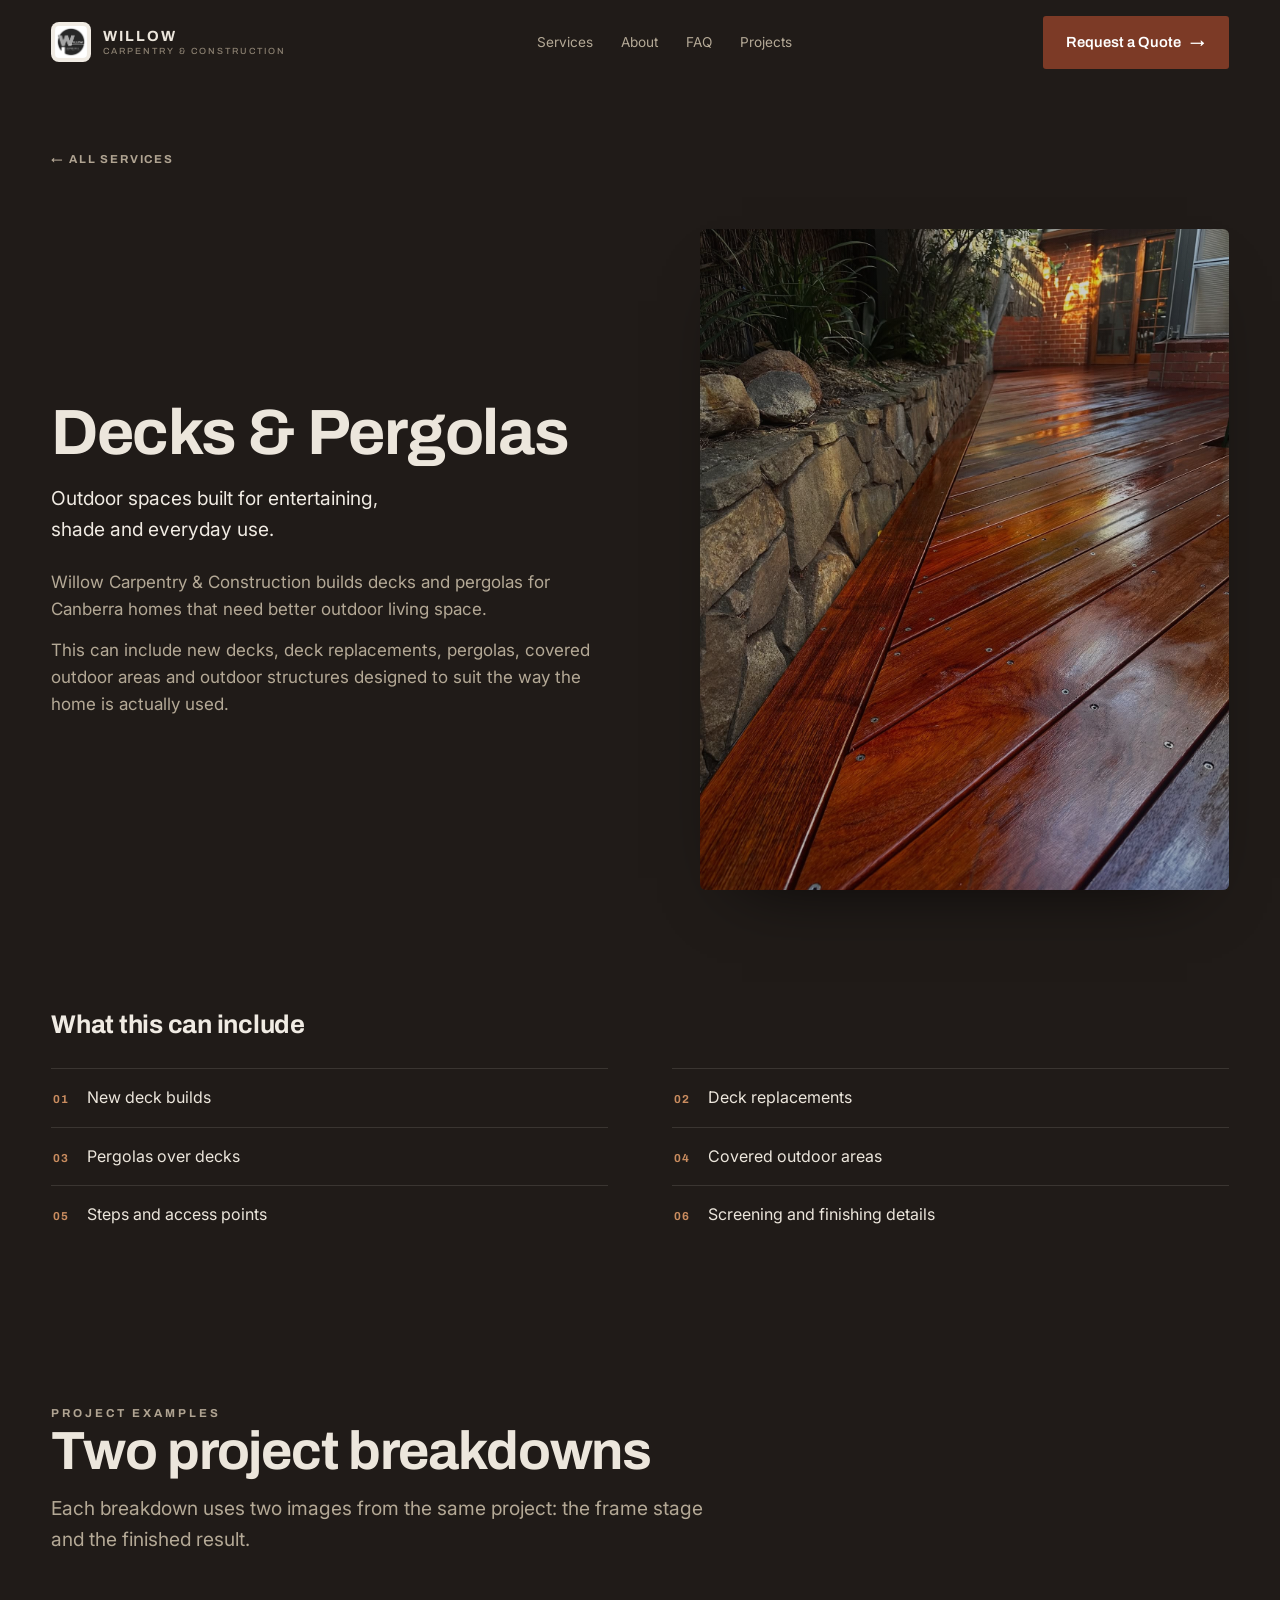
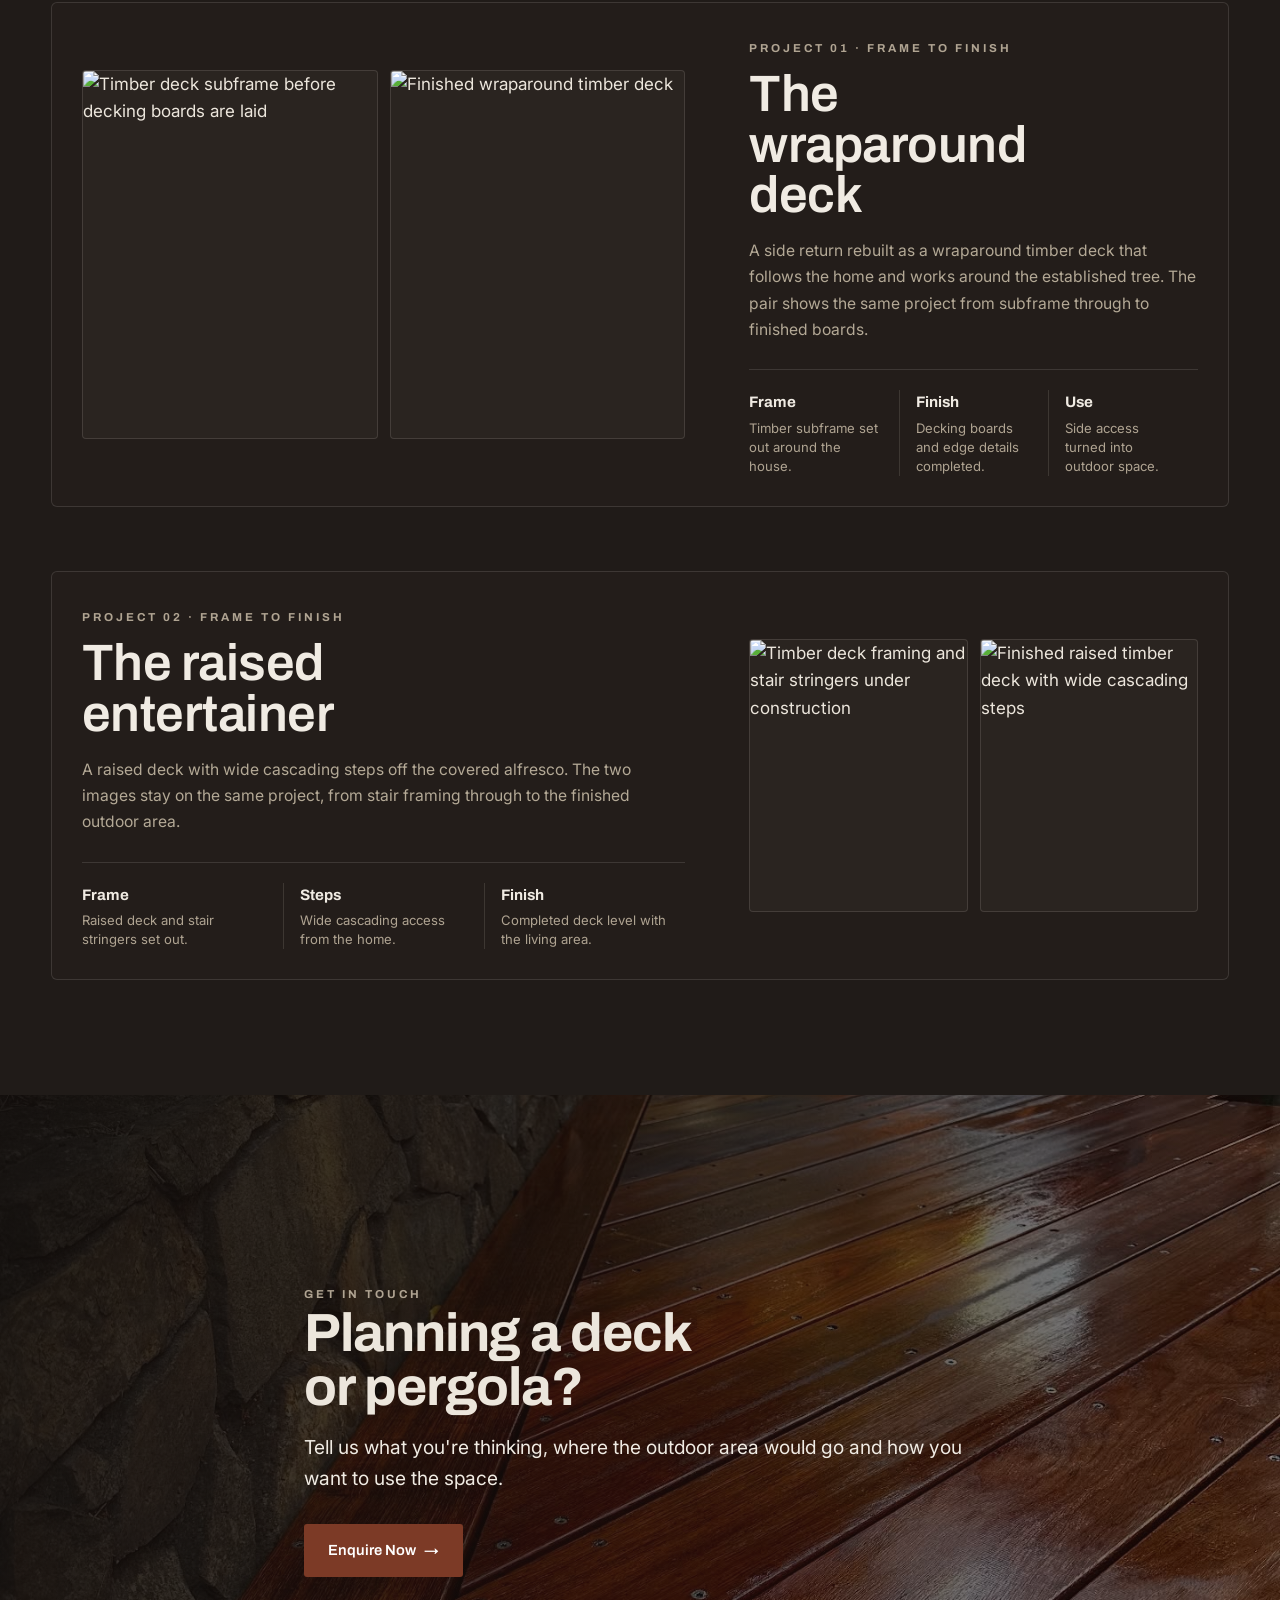
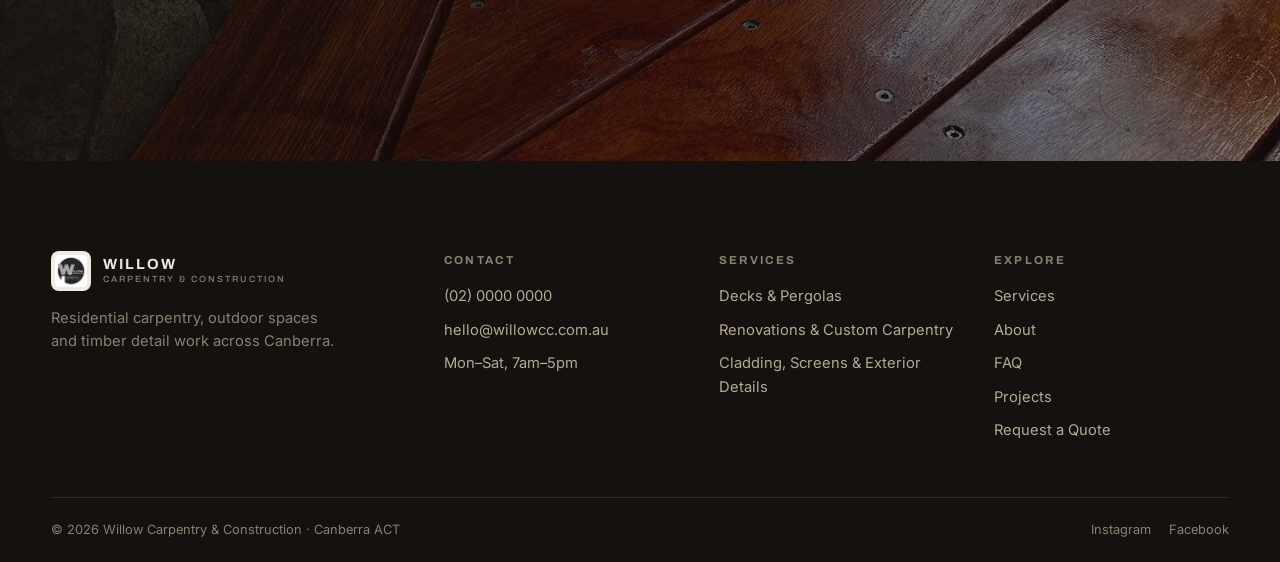
==== services/decks-pergolas.html @ f4766db3 "Use matched image pairs for deck project stories" ====
<!DOCTYPE html>
<html lang="en-AU">
<head>
  <meta charset="UTF-8" />
  <meta name="viewport" content="width=device-width, initial-scale=1.0" />
  <title>Decks &amp; Pergolas — Willow Carpentry &amp; Construction · Canberra</title>
  <meta name="description" content="Decks and pergolas for Canberra homes — new builds, replacements, covered outdoor areas, entertaining spaces, steps and finishing details." />
  <link rel="preconnect" href="https://fonts.googleapis.com" />
  <link rel="preconnect" href="https://fonts.gstatic.com" crossorigin />
  <link href="https://fonts.googleapis.com/css2?family=Archivo:wght@400;500;600;700;800&family=Inter:wght@400;500;600&display=swap" rel="stylesheet" />
  <link rel="stylesheet" href="/styles.css" />
  <link rel="stylesheet" href="/polish.css" />
  <link rel="stylesheet" href="/service-pages.css" />
  <script>
    document.documentElement.classList.add("js");
    window.addEventListener("load", function () {
      setTimeout(function () {
        if (!window.__willowRevealed) {
          document.querySelectorAll("[data-reveal]").forEach(function (el) { el.style.opacity = 1; el.style.transform = "none"; });
        }
      }, 1400);
    });
  </script>
</head>
<body id="top">

  <header class="nav" id="nav">
    <a class="brand" href="/" aria-label="Willow Carpentry & Construction home">
      <img src="/images/willow-logo.png" alt="Willow Carpentry & Construction logo" />
      <span class="bt">WILLOW<small>CARPENTRY &amp; CONSTRUCTION</small></span>
    </a>
    <nav class="nav-links">
      <a href="/#services">Services</a>
      <a href="/#about">About</a>
      <a href="/#faq">FAQ</a>
      <a href="/#gallery">Projects</a>
    </nav>
    <a href="/#quote" class="btn btn-primary nav-cta">Request a Quote <span class="arrow">→</span></a>
    <button class="nav-burger" id="burger" aria-label="Open menu"><span></span><span></span><span></span></button>
  </header>
  <div class="mobile-menu" id="mobileMenu">
    <a href="/#services">Services</a>
    <a href="/#about">About</a>
    <a href="/#faq">FAQ</a>
    <a href="/#gallery">Projects</a>
    <a href="/#quote" class="btn btn-primary">Request a Quote <span class="arrow">→</span></a>
  </div>

  <section class="section-pad sp-header">
    <div class="wrap">
      <a class="back-link" href="/#services">← All Services</a>
      <div class="sp-hero">
        <div class="sp-hero-copy" data-reveal>
          <h1 class="display">Decks &amp; Pergolas</h1>
          <p class="lede">Outdoor spaces built for entertaining, shade and everyday use.</p>
          <div class="sp-body">
            <p>Willow Carpentry &amp; Construction builds decks and pergolas for Canberra homes that need better outdoor living space.</p>
            <p>This can include new decks, deck replacements, pergolas, covered outdoor areas and outdoor structures designed to suit the way the home is actually used.</p>
          </div>
        </div>
        <div class="sp-hero-media" data-reveal>
          <img src="/images/willow/service-decking.jpg" alt="Finished timber deck beside a garden wall" loading="lazy" />
          <div class="sp-hero-scrim"></div>
        </div>
      </div>
    </div>
  </section>

  <section class="section-pad" style="padding-top: 0;">
    <div class="wrap">
      <h2 class="sp-incl-h">What this can include</h2>
      <ol class="incl-grid" data-reveal>
        <li><span class="incl-n">01</span><span>New deck builds</span></li>
        <li><span class="incl-n">02</span><span>Deck replacements</span></li>
        <li><span class="incl-n">03</span><span>Pergolas over decks</span></li>
        <li><span class="incl-n">04</span><span>Covered outdoor areas</span></li>
        <li><span class="incl-n">05</span><span>Steps and access points</span></li>
        <li><span class="incl-n">06</span><span>Screening and finishing details</span></li>
      </ol>
    </div>
  </section>

  <section class="section-pad sp-story-section" id="projects">
    <div class="wrap">
      <div class="sp-story-head" data-reveal>
        <span class="eyebrow">Project Examples</span>
        <h2 class="display sec-title">Two project breakdowns</h2>
        <p class="lede">Each breakdown uses two images from the same project: the frame stage and the finished result.</p>
      </div>

      <div class="sp-story-list">
        <article class="sp-story-card" data-reveal>
          <div class="sp-story-media grid-2">
            <img src="/images/project-1-before-frame.png" alt="Timber deck subframe before decking boards are laid" loading="lazy" />
            <img src="/images/project-1-after-finished.png" alt="Finished wraparound timber deck" loading="lazy" />
          </div>
          <div class="sp-story-copy">
            <span class="eyebrow">Project 01 · Frame to finish</span>
            <h3>The wraparound deck</h3>
            <p>A side return rebuilt as a wraparound timber deck that follows the home and works around the established tree. The pair shows the same project from subframe through to finished boards.</p>
            <div class="sp-story-points">
              <div><strong>Frame</strong><span>Timber subframe set out around the house.</span></div>
              <div><strong>Finish</strong><span>Decking boards and edge details completed.</span></div>
              <div><strong>Use</strong><span>Side access turned into outdoor space.</span></div>
            </div>
          </div>
        </article>

        <article class="sp-story-card alt" data-reveal>
          <div class="sp-story-media grid-2">
            <img src="/images/project-2-before-frame.png" alt="Timber deck framing and stair stringers under construction" loading="lazy" />
            <img src="/images/project-2-after-finished.png" alt="Finished raised timber deck with wide cascading steps" loading="lazy" />
          </div>
          <div class="sp-story-copy">
            <span class="eyebrow">Project 02 · Frame to finish</span>
            <h3>The raised entertainer</h3>
            <p>A raised deck with wide cascading steps off the covered alfresco. The two images stay on the same project, from stair framing through to the finished outdoor area.</p>
            <div class="sp-story-points">
              <div><strong>Frame</strong><span>Raised deck and stair stringers set out.</span></div>
              <div><strong>Steps</strong><span>Wide cascading access from the home.</span></div>
              <div><strong>Finish</strong><span>Completed deck level with the living area.</span></div>
            </div>
          </div>
        </article>
      </div>
    </div>
  </section>

  <section class="final">
    <div class="final-bg"><img src="/images/willow/service-decking.jpg" alt="Finished timber deck on a Canberra home" loading="lazy" /></div>
    <div class="final-scrim"></div>
    <div class="wrap final-inner">
      <span class="eyebrow" data-reveal>Get In Touch</span>
      <h2 class="display" data-reveal>Planning a deck or pergola?</h2>
      <p class="lede" data-reveal>Tell us what you're thinking, where the outdoor area would go and how you want to use the space.</p>
      <a href="/#quote" class="btn btn-primary" data-reveal>Enquire Now <span class="arrow">→</span></a>
    </div>
  </section>

  <footer class="footer">
    <div class="wrap">
      <div class="footer-grid">
        <div>
          <a class="brand" href="/">
            <img src="/images/willow-logo.png" alt="Willow Carpentry & Construction logo" />
            <span class="bt">WILLOW<small>CARPENTRY &amp; CONSTRUCTION</small></span>
          </a>
          <p class="footer-blurb">Residential carpentry, outdoor spaces and timber detail work across Canberra.</p>
        </div>
        <div>
          <h4>Contact</h4>
          <ul>
            <li><a href="tel:+61200000000">(02) 0000 0000</a></li>
            <li><a href="mailto:hello@willowcc.com.au">hello@willowcc.com.au</a></li>
            <li>Mon–Sat, 7am–5pm</li>
          </ul>
        </div>
        <div>
          <h4>Services</h4>
          <ul>
            <li><a href="/services/decks-pergolas.html">Decks &amp; Pergolas</a></li>
            <li><a href="/services/renovations-carpentry.html">Renovations &amp; Custom Carpentry</a></li>
            <li><a href="/services/exterior-carpentry.html">Cladding, Screens &amp; Exterior Details</a></li>
          </ul>
        </div>
        <div>
          <h4>Explore</h4>
          <ul>
            <li><a href="/#services">Services</a></li>
            <li><a href="/#about">About</a></li>
            <li><a href="/#faq">FAQ</a></li>
            <li><a href="/#gallery">Projects</a></li>
            <li><a href="/#quote">Request a Quote</a></li>
          </ul>
        </div>
      </div>
      <div class="footer-bottom">
        <span>© 2026 Willow Carpentry &amp; Construction · Canberra ACT</span>
        <div class="socials"><a href="https://www.instagram.com/willow_carpentry/" target="_blank" rel="noopener">Instagram</a><a href="https://www.facebook.com/profile.php?id=61577260306825" target="_blank" rel="noopener">Facebook</a></div>
      </div>
    </div>
  </footer>

  <script type="module" src="/app.js"></script>
</body>
</html>
---- styles.css ----
/* Willow Carpentry & Construction — premium Canberra portfolio
   Palette read from the project photos: warm charcoal, off-white, jarrah timber,
   muted sandstone, subtle sage greenery. Colour used sparingly; photography leads. */

:root {
  --charcoal:     #201B18;
  --charcoal-2:   #2A2420;
  --charcoal-3:   #352E29;
  --offwhite:     #F0EBE3;
  --offwhite-2:   #E7E0D4;
  --stone:        #C7BCA9;
  --stone-mute:   #B0A492;
  --stone-dim:    #8B8071;
  --jarrah:       #7C3A26;   /* deep brick-red timber — primary action (not orange) */
  --jarrah-deep:  #5E2C1D;
  --ember:        #C98C5F;    /* warm muted highlight for small accents */
  --sage:         #616B53;
  --text:         #ECE6DC;
  --text-mute:    #B4A996;
  --line:         rgba(236, 230, 220, 0.13);
  --line-dark:    rgba(32, 27, 24, 0.16);

  --ff-display: "Archivo", system-ui, sans-serif;
  --ff-body: "Inter", system-ui, sans-serif;

  --maxw: 1340px;
  --gutter: clamp(20px, 4vw, 60px);
}

* { box-sizing: border-box; margin: 0; padding: 0; }
html { scroll-behavior: smooth; -webkit-font-smoothing: antialiased; }
body { font-family: var(--ff-body); background: var(--charcoal); color: var(--text); line-height: 1.6; font-size: 17px; overflow-x: hidden; }
img { display: block; max-width: 100%; }
a { color: inherit; text-decoration: none; }
button { font-family: inherit; cursor: pointer; border: none; background: none; color: inherit; }

/* ---------- Type ---------- */
.display { font-family: var(--ff-display); font-weight: 700; letter-spacing: -0.02em; line-height: 1.0; text-wrap: balance; }
h1.display { font-size: clamp(2.5rem, 6vw, 5.2rem); }
h2.display { font-size: clamp(2rem, 4.2vw, 3.6rem); }
h3 { font-family: var(--ff-display); font-weight: 600; letter-spacing: -0.01em; }
.eyebrow { font-family: var(--ff-display); font-size: 0.72rem; font-weight: 700; letter-spacing: 0.26em; text-transform: uppercase; color: var(--stone-mute); }
.eyebrow .dot { color: var(--jarrah); }
.lede { font-size: clamp(1.04rem, 1.5vw, 1.26rem); color: var(--text-mute); max-width: 56ch; }

/* ---------- Layout ---------- */
.wrap { max-width: var(--maxw); margin: 0 auto; padding-inline: var(--gutter); }
section { position: relative; }
.section-pad { padding-block: clamp(74px, 9vw, 126px); }
.on-light { background: var(--offwhite); color: var(--charcoal); }
.on-light .eyebrow { color: var(--stone-dim); }
.on-light .eyebrow .dot { color: var(--jarrah); }
.on-light .lede { color: #5b534a; }

/* ---------- Buttons ---------- */
.btn { display: inline-flex; align-items: center; gap: 0.6em; font-family: var(--ff-display); font-weight: 600; font-size: 0.92rem; padding: 1em 1.6em; border-radius: 3px; transition: transform .35s cubic-bezier(.2,.7,.2,1), background .3s, border-color .3s, color .3s; }
.btn .arrow { transition: transform .35s cubic-bezier(.2,.7,.2,1); }
.btn:hover .arrow { transform: translateX(4px); }
.btn-primary { background: var(--jarrah); color: #fff; }
.btn-primary:hover { background: var(--jarrah-deep); transform: translateY(-2px); }
.btn-ghost { border: 1px solid var(--line); color: var(--text); }
.btn-ghost:hover { border-color: var(--text); transform: translateY(-2px); }
.on-light .btn-ghost { border-color: var(--line-dark); color: var(--charcoal); }
.on-light .btn-ghost:hover { border-color: var(--charcoal); }

/* ---------- Nav ---------- */
.nav { position: fixed; inset: 0 0 auto 0; z-index: 60; display: flex; align-items: center; justify-content: space-between; padding: 16px var(--gutter); transition: background .4s, backdrop-filter .4s, padding .4s, border-color .4s; border-bottom: 1px solid transparent; }
.nav.scrolled { background: rgba(24,20,17,.86); backdrop-filter: blur(12px); padding-block: 11px; border-bottom: 1px solid var(--line); }
.brand { display: flex; align-items: center; gap: 12px; }
.brand img { height: 40px; width: 40px; object-fit: contain; background: var(--offwhite); border-radius: 8px; padding: 4px; }
.brand .bt { font-family: var(--ff-display); font-weight: 700; letter-spacing: 0.14em; font-size: 0.92rem; line-height: 1; }
.brand .bt small { display: block; font-size: 0.56rem; font-weight: 500; letter-spacing: 0.22em; color: var(--stone-dim); margin-top: 3px; }
.nav-links { display: flex; gap: 28px; align-items: center; }
.nav-links a { font-size: 0.85rem; color: var(--text-mute); transition: color .25s; }
.nav-links a:hover { color: var(--text); }
.nav-burger { display: none; flex-direction: column; gap: 5px; padding: 6px; }
.nav-burger span { width: 24px; height: 2px; background: var(--text); transition: .3s; }
.mobile-menu { position: fixed; inset: 0; z-index: 55; background: rgba(20,16,14,.97); backdrop-filter: blur(8px); display: flex; flex-direction: column; justify-content: center; gap: 8px; padding: var(--gutter); transform: translateY(-100%); transition: transform .45s cubic-bezier(.2,.7,.2,1); }
.mobile-menu.open { transform: translateY(0); }
.mobile-menu a { font-family: var(--ff-display); font-size: 1.7rem; font-weight: 600; padding: 11px 0; border-bottom: 1px solid var(--line); }
.mobile-menu .btn { margin-top: 22px; align-self: flex-start; }

/* ---------- Hero ---------- */
.hero { min-height: 100svh; display: flex; align-items: flex-end; position: relative; overflow: hidden; }
.hero-bg { position: absolute; inset: 0; z-index: 0; }
.hero-bg img { position: absolute; inset: 0; width: 100%; height: 100%; object-fit: cover; object-position: center 60%; }
.hero-scrim { position: absolute; inset: 0; z-index: 1; background: linear-gradient(to top, rgba(18,14,12,.92) 0%, rgba(18,14,12,.4) 45%, rgba(18,14,12,.2) 72%, rgba(18,14,12,.5) 100%); }
.hero-inner { position: relative; z-index: 10; width: 100%; padding-top: clamp(96px, 14vh, 132px); padding-bottom: clamp(46px, 7vw, 92px); }
.hero h1 { max-width: 15ch; margin-top: 16px; }
.hero .lede { margin-top: 22px; color: var(--offwhite); }
.hero-actions { display: flex; gap: 14px; margin-top: 32px; flex-wrap: wrap; }
.hero-meta { display: flex; gap: 30px; margin-top: 44px; padding-top: 24px; border-top: 1px solid var(--line); flex-wrap: wrap; }
.hero-meta .n { font-family: var(--ff-display); font-weight: 700; font-size: 1.4rem; }
.hero-meta .l { font-size: 0.78rem; color: var(--stone-mute); }
.scroll-cue { position: absolute; right: var(--gutter); bottom: 32px; z-index: 2; font-size: 0.68rem; letter-spacing: 0.2em; text-transform: uppercase; color: var(--stone-dim); writing-mode: vertical-rl; display: flex; align-items: center; gap: 12px; }
.scroll-cue::after { content: ""; width: 1px; height: 44px; background: linear-gradient(var(--stone-dim), transparent); }

/* ---------- Section head ---------- */
.sec-head { display: flex; justify-content: space-between; align-items: flex-end; gap: 40px; flex-wrap: wrap; margin-bottom: 46px; }
.sec-head .sec-title { max-width: 20ch; margin-top: 14px; }

/* ---------- Story (before / after side by side) ---------- */
.story + .story { border-top: 1px solid var(--line); margin-top: clamp(2rem, 3.5vw, 3.5rem); padding-top: clamp(2rem, 3.5vw, 3.5rem); }
.on-light .story + .story { border-top: 1px solid var(--line-dark); }
.story-head { max-width: 760px; margin-bottom: clamp(1.5rem, 2.5vw, 2rem); }
.story-head h2 { margin: 10px 0 14px; }
.ba-pair { display: grid; grid-template-columns: 1fr 1fr; gap: 14px; }
.ba-card { position: relative; height: clamp(320px, 42vw, 520px); overflow: hidden; border-radius: 4px; box-shadow: 0 26px 60px -34px rgba(0,0,0,.7); }
.ba-card img { width: 100%; height: 100%; object-fit: cover; transition: transform 1s cubic-bezier(.2,.7,.2,1); }
.ba-card:hover img { transform: scale(1.04); }
.ba-badge { position: absolute; z-index: 2; top: 12px; left: 12px; font-family: var(--ff-display); font-size: 0.58rem; font-weight: 700; letter-spacing: 0.16em; text-transform: uppercase; padding: 5px 9px; background: rgba(18,14,12,.72); backdrop-filter: blur(4px); border-radius: 3px; color: var(--offwhite); }
.ba-badge.finished { color: var(--ember); }
.story-meta { display: flex; gap: 28px; margin-top: 26px; flex-wrap: wrap; }
.story-meta .k { font-family: var(--ff-display); font-weight: 700; font-size: 1.1rem; }
.story-meta .v { font-size: 0.8rem; color: var(--stone-dim); }
.on-light .story-meta .v { color: var(--stone-dim); }
/* Frame-to-Finish: compact module rhythm (tighter padding + controlled heading scale) */
#transformation { padding-block: clamp(4rem, 7vw, 7rem); }
#transformation .sec-head { margin-bottom: clamp(1.75rem, 3vw, 2.5rem); }
#transformation .sec-head .sec-title { font-size: clamp(2.4rem, 4.4vw, 3.5rem); }
#transformation .story-head h2 { font-size: clamp(2rem, 3.4vw, 2.8rem); }

/* ---------- Services: full-height image panel navigation (adapted 21st.dev "Expanding Cards") ---------- */
.svc-section .sec-head { margin-bottom: 0; }
/* three full-bleed panels with interlocking ~8deg diagonal cuts (clip-path),
   separated by a dark angled gutter that follows the same angle. The gutter is
   the section background showing through where adjacent panels are clipped. */
.svc-panels { --cut: clamp(54px, 6vw, 90px); --gutter: 16px; display: flex;
  width: min(100% - 48px, 1680px); margin: clamp(40px, 5vw, 64px) auto 0; padding: var(--gutter); background: var(--charcoal); }
.svc-panel { position: relative; display: block; flex: 0 0 calc((100% + 2 * var(--cut)) / 3); height: clamp(520px, 68vh, 760px); overflow: hidden; background: var(--charcoal-2); box-shadow: inset 0 0 52px rgba(0, 0, 0, 0.42); }
.svc-panel:nth-child(2), .svc-panel:nth-child(3) { margin-left: calc(-1 * var(--cut)); }
.svc-panel:nth-child(1) { clip-path: polygon(0 0, calc(100% - var(--gutter)) 0, calc(100% - var(--cut) - var(--gutter)) 100%, 0 100%); }
.svc-panel:nth-child(2) { clip-path: polygon(var(--cut) 0, calc(100% - var(--gutter)) 0, calc(100% - var(--cut) - var(--gutter)) 100%, 0 100%); }
.svc-panel:nth-child(3) { clip-path: polygon(var(--cut) 0, 100% 0, 100% 100%, 0 100%); }
.svc-panel img { position: absolute; inset: 0; width: 100%; height: 100%; object-fit: cover; object-position: center;
  filter: brightness(0.82) saturate(0.96); transition: transform 1.1s cubic-bezier(.2,.7,.2,1), filter .6s ease; }
.svc-panel:hover img, .svc-panel:focus-visible img { transform: scale(1.05); filter: brightness(1) saturate(1.05); }
/* middle panel (bathroom): focus the crop on the vanity / timber benchtop / mirror / window
   and keep the brighter photo from washing out under a lighter overlay */
.svc-panel:nth-child(2) img { object-position: 55% 32%; filter: brightness(0.9) saturate(0.98); }
.svc-panel:nth-child(2):hover img { filter: brightness(1.02) saturate(1.02); }
.svc-panel-scrim { position: absolute; inset: 0; z-index: 1; transition: background .5s ease;
  background: linear-gradient(to top, rgba(18,14,12,.92) 0%, rgba(18,14,12,.45) 42%, rgba(18,14,12,.12) 78%, rgba(18,14,12,.3) 100%); }
.svc-panel:nth-child(2) .svc-panel-scrim {
  background: linear-gradient(to top, rgba(18,14,12,.88) 0%, rgba(18,14,12,.34) 42%, rgba(18,14,12,.06) 74%, rgba(18,14,12,.14) 100%); }
.svc-panel:hover .svc-panel-scrim { background: linear-gradient(to top, rgba(18,14,12,.9) 0%, rgba(18,14,12,.34) 45%, rgba(18,14,12,.05) 82%, rgba(18,14,12,.2) 100%); }
/* shared text grid: text block bottom-anchored at one offset on every panel, with
   2-line title space reserved so titles, descriptions and links line up across all three */
.svc-panel-body { position: absolute; z-index: 2; left: 0; right: 0; top: auto; bottom: clamp(2rem, 5vw, 5rem);
  padding-left: clamp(26px, 2.4vw, 40px); padding-right: clamp(26px, 2.4vw, 40px); }
/* keep text clear of the diagonal cut on the cut side(s) */
.svc-panel:nth-child(1) .svc-panel-body, .svc-panel:nth-child(2) .svc-panel-body { padding-right: calc(var(--cut) + var(--gutter) + clamp(14px, 1.6vw, 26px)); }
.svc-panel:nth-child(3) .svc-panel-body { padding-left: calc(var(--gutter) + clamp(22px, 2.2vw, 38px)); }
.svc-panel-body h3 { display: flex; align-items: flex-end; min-height: 2.12em; margin: 0 0 1rem; max-width: clamp(16rem, 24vw, 22rem);
  font-family: var(--ff-display); font-weight: 700; letter-spacing: -0.01em; font-size: clamp(1.7rem, 2.2vw, 2.4rem); line-height: 1.06; color: var(--offwhite); }
.svc-panel-body p { margin: 0 0 1.5rem; max-width: clamp(16rem, 24vw, 22rem); color: var(--stone); font-size: 0.96rem; line-height: 1.5; opacity: .92; transform: translateY(4px); transition: opacity .45s ease, transform .45s ease; }
.svc-panel:hover .svc-panel-body p { opacity: 1; transform: none; }
.svc-panel-link { display: inline-flex; align-items: center; gap: 0.6em; margin-top: 0; font-family: var(--ff-display); font-size: 0.72rem; font-weight: 700; letter-spacing: 0.18em; text-transform: uppercase; color: var(--ember); }
.svc-panel-link .arrow { transition: transform .35s cubic-bezier(.2,.7,.2,1); }
.svc-panel:hover .svc-panel-link .arrow { transform: translateX(5px); }

/* ---------- Project gallery (masonry) ---------- */
.gallery { display: flex; flex-wrap: wrap; gap: 16px; justify-content: center; }
.gallery .g-item { position: relative; flex: 0 0 calc((100% - 32px) / 3); aspect-ratio: 4 / 5; overflow: hidden; border-radius: 4px; cursor: zoom-in; }
.gallery .g-item img { width: 100%; height: 100%; object-fit: cover; display: block; transition: transform 1s cubic-bezier(.2,.7,.2,1), filter .4s; }
.gallery .g-item:hover img { transform: scale(1.04); filter: brightness(1.05); }
.gallery .g-cap { position: absolute; z-index: 2; left: 14px; bottom: 12px; font-family: var(--ff-display); font-size: 0.62rem; font-weight: 700; letter-spacing: 0.14em; text-transform: uppercase; color: var(--offwhite); background: rgba(18,14,12,.6); backdrop-filter: blur(4px); padding: 5px 10px; border-radius: 3px; opacity: 0; transition: opacity .3s; }
.gallery .g-item:hover .g-cap { opacity: 1; }
.gallery .g-item.g-ph { display: flex; align-items: center; justify-content: center; text-align: center; cursor: default;
  aspect-ratio: 4 / 5; background: linear-gradient(155deg, var(--charcoal-3), var(--charcoal-2)); border: 1px dashed var(--line); }
.gallery .g-item.g-ph span { font-family: var(--ff-display); font-size: 0.68rem; font-weight: 700; letter-spacing: 0.16em; text-transform: uppercase; color: var(--stone-dim); line-height: 1.7; }

/* lightbox */
.lightbox { position: fixed; inset: 0; z-index: 120; display: none; align-items: center; justify-content: center; background: rgba(14,11,9,.93); backdrop-filter: blur(10px); padding: 4vh 4vw; }
.lightbox.open { display: flex; }
.lightbox img { max-width: 92vw; max-height: 90vh; object-fit: contain; border-radius: 4px; }
.lightbox .lb-close { position: absolute; top: 22px; right: 26px; font-size: 2rem; color: var(--stone); line-height: 1; }



/* ---------- Final CTA ---------- */
.final { position: relative; min-height: 74svh; display: flex; align-items: center; overflow: hidden; }
.final-bg { position: absolute; inset: 0; z-index: 0; }
.final-bg img { width: 100%; height: 100%; object-fit: cover; object-position: center 55%; }
.final-scrim { position: absolute; inset: 0; z-index: 1; background: linear-gradient(110deg, rgba(18,14,12,.92) 0%, rgba(18,14,12,.6) 58%, rgba(18,14,12,.35) 100%); }
.final-inner { position: relative; z-index: 2; }
.final h2 { max-width: 16ch; }
.final .lede { color: var(--offwhite); margin-top: 18px; }
.final .btn { margin-top: 30px; }

/* ---------- Footer ---------- */
.footer { background: #15110E; padding-top: clamp(62px, 7vw, 94px); }
.footer-grid { display: grid; grid-template-columns: 1.5fr 1fr 1fr 1fr; gap: 40px; padding-bottom: 54px; }
.footer .brand { margin-bottom: 16px; }
.footer-blurb { color: var(--stone-dim); font-size: 0.92rem; max-width: 32ch; }
.footer h4 { font-family: var(--ff-display); font-size: 0.72rem; letter-spacing: 0.2em; text-transform: uppercase; color: var(--stone-dim); margin-bottom: 16px; }
.footer ul { list-style: none; display: flex; flex-direction: column; gap: 10px; }
.footer ul a, .footer ul li { color: var(--text-mute); font-size: 0.92rem; transition: color .25s; }
.footer ul a:hover { color: var(--ember); }
.footer-bottom { border-top: 1px solid var(--line); padding: 22px 0; display: flex; justify-content: space-between; gap: 14px; flex-wrap: wrap; color: var(--stone-dim); font-size: 0.8rem; }
.footer-bottom .socials { display: flex; gap: 18px; }
.footer-bottom .socials a:hover { color: var(--ember); }

/* ---------- Builderino polish: signature seam, spec sheet, a11y ---------- */

/* gallery items are real buttons now — reset and keep masonry behaviour */
.gallery .g-item { display: block; width: 100%; padding: 0; text-align: left; background: none; border: none; font: inherit; color: inherit; }

/* before → after seam: the signature element of the transformation */
.ba-pair { position: relative; }
.ba-seam { position: absolute; z-index: 3; left: 50%; top: 50%; transform: translate(-50%, -50%);
  display: flex; align-items: center; gap: 9px; padding: 8px 14px;
  background: rgba(18,14,12,.86); backdrop-filter: blur(6px);
  border: 1px solid rgba(201,140,95,.4); border-radius: 100px;
  font-family: var(--ff-display); font-size: 0.6rem; font-weight: 700; letter-spacing: 0.16em; text-transform: uppercase; color: var(--offwhite);
  box-shadow: 0 14px 34px -18px rgba(0,0,0,.8); white-space: nowrap; }
.ba-seam i { color: var(--ember); font-style: normal; font-size: 0.95rem; line-height: 1; transform: translateY(-1px); }

/* spec-sheet treatment under each story — encodes real build info */
.story-meta.spec { gap: 0; border-top: 1px solid var(--line); margin-top: 28px; padding-top: 0; }
.on-light .story-meta.spec { border-top: 1px solid var(--line-dark); }
.story-meta.spec > div { flex: 1; min-width: 140px; padding: 18px 22px 0 0; }
.story-meta.spec > div + div { border-left: 1px solid var(--line); padding-left: 22px; }
.on-light .story-meta.spec > div + div { border-left: 1px solid var(--line-dark); }
.story-meta.spec .k { font-size: 1.05rem; }
.story-meta.spec .v { font-family: var(--ff-display); font-size: 0.6rem; font-weight: 700; letter-spacing: 0.16em; text-transform: uppercase; color: var(--stone-mute); margin-top: 5px; }
.on-light .story-meta.spec .v { color: var(--stone-dim); }

/* ---------- Keyboard focus (visible, on-brand) ---------- */
:focus-visible { outline: 2px solid var(--ember); outline-offset: 3px; border-radius: 2px; }
.g-item:focus-visible { outline-offset: -3px; }

/* ---------- Reduced motion ---------- */
@media (prefers-reduced-motion: reduce) {
  * { animation-duration: 0.001ms !important; animation-iteration-count: 1 !important; transition-duration: 0.001ms !important; scroll-behavior: auto !important; }
  .hero-bg img { transform: none !important; }
  .js [data-reveal] { opacity: 1 !important; transform: none !important; }
}

/* ---------- Reveal base (class-driven, fail-safe in <head> + app.js) ---------- */
.js [data-reveal] { opacity: 0; transform: translateY(22px); will-change: opacity, transform;
  transition: opacity .7s cubic-bezier(.2,.7,.2,1), transform .7s cubic-bezier(.2,.7,.2,1); }
.js [data-reveal].is-in { opacity: 1; transform: none; }

/* ========== Service detail pages ========== */
.sp-header { padding-top: clamp(112px, 16vh, 152px); }
.back-link { display: inline-flex; align-items: center; gap: 0.5em; font-family: var(--ff-display); font-size: 0.72rem; font-weight: 700; letter-spacing: 0.16em; text-transform: uppercase; color: var(--stone-mute); transition: color .25s; }
.back-link:hover { color: var(--ember); }
.sp-header .back-link { margin-bottom: 22px; }
/* split hero: copy left, large service image right (connects to the homepage panel) */
.sp-hero { display: grid; grid-template-columns: 1.05fr 0.95fr; gap: clamp(34px, 5vw, 76px); align-items: center; margin-top: clamp(26px, 3vw, 40px); }
.sp-hero-copy h1 { font-size: clamp(2.4rem, 5vw, 4rem); margin: 0; line-height: 1.02; }
.sp-hero-copy .lede { margin-top: 18px; color: var(--offwhite); max-width: 32ch; }
.sp-hero-copy .sp-body { margin-top: 24px; }
.sp-hero-copy .sp-body p { color: var(--text-mute); max-width: 52ch; }
.sp-hero-copy .sp-body p + p { margin-top: 14px; }
.sp-hero-media { position: relative; aspect-ratio: 4 / 5; border-radius: 6px; overflow: hidden; box-shadow: 0 30px 70px -42px rgba(0,0,0,.85); }
.sp-hero-media img { width: 100%; height: 100%; object-fit: cover; }
.sp-hero-media .sp-hero-scrim { position: absolute; inset: 0; background: linear-gradient(120deg, rgba(18,14,12,.34) 0%, rgba(18,14,12,.04) 45%, rgba(18,14,12,.2) 100%); }
/* designed "what this can include": numbered rows, two columns, thin dividers */
.sp-incl-h { font-family: var(--ff-display); font-weight: 700; font-size: clamp(1.2rem, 2vw, 1.65rem); color: var(--offwhite); letter-spacing: -0.01em; }
.incl-grid { list-style: none; display: grid; grid-template-columns: 1fr 1fr; gap: 0 clamp(36px, 5vw, 80px); margin-top: 22px; }
.incl-grid li { display: flex; align-items: baseline; gap: 16px; padding: 16px 2px; border-top: 1px solid var(--line); color: var(--text); font-size: 1rem; }
.incl-grid .incl-n { font-family: var(--ff-display); font-weight: 700; font-size: 0.72rem; letter-spacing: 0.12em; color: var(--ember); min-width: 1.6em; }
.sp-grid { display: grid; grid-template-columns: repeat(3, 1fr); gap: 14px; margin-top: 40px; }
.sp-tile { position: relative; aspect-ratio: 4 / 3; overflow: hidden; border-radius: 4px; display: block; background: var(--charcoal-2); }
.sp-tile img { position: absolute; inset: 0; width: 100%; height: 100%; object-fit: cover; filter: brightness(0.9); transition: transform .9s cubic-bezier(.2,.7,.2,1), filter .5s; }
.sp-tile:hover img { transform: scale(1.05); filter: brightness(1.03); }
.sp-tile .sp-scrim { position: absolute; inset: 0; z-index: 1; background: linear-gradient(to top, rgba(18,14,12,.85), transparent 58%); }
.sp-tile .sp-label { position: absolute; z-index: 2; left: 0; bottom: 0; padding: 18px 20px; font-family: var(--ff-display); font-weight: 600; font-size: 1rem; color: var(--offwhite); }
.sp-tile.ph { display: flex; align-items: center; justify-content: center; text-align: center; padding: 20px; background: linear-gradient(155deg, var(--charcoal-3), var(--charcoal-2)); border: 1px dashed var(--line); }
.sp-tile.ph .sp-label { position: static; padding: 0; color: var(--stone-mute); }
.sp-tile.ph small { display: block; margin-top: 9px; font-family: var(--ff-body); font-weight: 400; font-size: 0.62rem; letter-spacing: 0.18em; text-transform: uppercase; color: var(--stone-dim); }

/* ---------- Responsive ---------- */
@media (max-width: 1000px) {
  .nav-links, .nav .nav-cta { display: none; }
  .nav-burger { display: flex; }
  .svc-panels { flex-direction: column; gap: 14px; }           /* stack panels as large image-led panels */
  .svc-panel { flex-basis: auto; width: 100%; margin-left: 0; clip-path: none; height: clamp(360px, 56vh, 540px); }
  /* no diagonal on mobile: uniform padding, natural title height, simple spacing */
  .svc-panel:nth-child(1) .svc-panel-body, .svc-panel:nth-child(2) .svc-panel-body, .svc-panel:nth-child(3) .svc-panel-body { padding-left: clamp(26px, 6vw, 40px); padding-right: clamp(26px, 6vw, 40px); }
  .svc-panel-body h3 { display: block; min-height: 0; }
  .gallery .g-item { flex-basis: calc((100% - 16px) / 2); }   /* 2 per row on tablet */
  .sp-hero { grid-template-columns: 1fr; gap: clamp(26px, 5vw, 40px); }   /* stack copy + image */
  .sp-hero-media { aspect-ratio: 16 / 11; }                   /* shorter image band when stacked */
  .incl-grid { grid-template-columns: 1fr; }                  /* single column inclusions */
  .sp-grid { grid-template-columns: repeat(2, 1fr); }
}
@media (max-width: 640px) {
  body { font-size: 16px; }
  .ba-pair { grid-template-columns: 1fr; }   /* before/after stacks on mobile */
  .ba-seam i { transform: rotate(90deg); }   /* arrow points down when stacked */
  .story-meta.spec { flex-wrap: wrap; }
  .story-meta.spec > div + div { border-left: none; padding-left: 0; }
  .gallery .g-item { flex-basis: 100%; }                      /* 1 per row on mobile */
  .sp-grid { grid-template-columns: 1fr; }                    /* stack project tiles */
  .footer-grid { grid-template-columns: 1fr 1fr; }
  .scroll-cue { display: none; }
}
---- polish.css ----
/* Willow polish overrides — stacked services, about, FAQ, gallery, quote */

/* Image labels removed visually. The photos should stand on their own. */
.sp-label,
.g-cap {
  display: none !important;
}

.sp-grid.is-compact {
  grid-template-columns: repeat(auto-fit, minmax(min(280px, 100%), 1fr));
}

.sp-grid.is-compact .sp-tile {
  min-height: clamp(220px, 24vw, 340px);
}

/* Stacked homepage services */
.svc-stack {
  display: grid;
  gap: clamp(26px, 4vw, 52px);
}

.svc-row {
  display: grid;
  grid-template-columns: minmax(280px, 0.92fr) minmax(0, 1fr);
  gap: clamp(28px, 5vw, 74px);
  align-items: center;
  padding: clamp(18px, 2.2vw, 30px);
  border: 1px solid var(--line);
  background: rgba(42, 36, 32, 0.34);
  border-radius: 6px;
}

.svc-row.alt .svc-row-media {
  order: 2;
}

.svc-row-media {
  position: relative;
  display: block;
  aspect-ratio: 16 / 11;
  overflow: hidden;
  border-radius: 4px;
  background: var(--charcoal-2);
}

.svc-row-media img {
  width: 100%;
  height: 100%;
  object-fit: cover;
  filter: brightness(0.92) saturate(0.98);
  transition: transform 0.9s cubic-bezier(.2,.7,.2,1), filter .4s;
}

.svc-row-media:hover img {
  transform: scale(1.035);
  filter: brightness(1.02) saturate(1.02);
}

.svc-row-copy h3 {
  margin-top: 12px;
  font-size: clamp(2rem, 4vw, 3.1rem);
  line-height: 1.02;
}

.svc-row-copy p {
  margin-top: 18px;
  max-width: 58ch;
  color: var(--text-mute);
  font-size: clamp(1rem, 1.25vw, 1.12rem);
}

.svc-row-copy ul {
  list-style: none;
  display: grid;
  grid-template-columns: repeat(2, minmax(0, 1fr));
  gap: 10px 22px;
  margin-top: 24px;
  padding-top: 22px;
  border-top: 1px solid var(--line);
}

.svc-row-copy li {
  color: var(--stone);
  font-size: 0.92rem;
}

.svc-row-copy li::before {
  content: "";
  display: inline-block;
  width: 6px;
  height: 6px;
  margin-right: 10px;
  transform: translateY(-1px);
  border-radius: 50%;
  background: var(--ember);
}

.svc-text-link {
  display: inline-flex;
  align-items: center;
  gap: 0.6em;
  margin-top: 26px;
  font-family: var(--ff-display);
  font-size: 0.72rem;
  font-weight: 700;
  letter-spacing: 0.18em;
  text-transform: uppercase;
  color: var(--ember);
}

.svc-text-link .arrow {
  transition: transform .35s cubic-bezier(.2,.7,.2,1);
}

.svc-text-link:hover .arrow {
  transform: translateX(5px);
}

/* About section — premium editorial spread: full-width header, feature
   portrait, calm copy, thin-ruled values (no boxed cards). */
.about-section {
  background: #15110E;
  border-top: 1px solid var(--line);
  border-bottom: 1px solid var(--line);
}

.about-head {
  max-width: 60ch;
  margin-bottom: clamp(34px, 4.5vw, 58px);
  padding-bottom: clamp(26px, 3.5vw, 42px);
  border-bottom: 1px solid var(--line);
}

.about-title {
  margin-top: 16px;
  font-size: clamp(2.2rem, 4.2vw, 3.5rem);
  line-height: 1.04;
  max-width: 20ch;
}

.about-body {
  display: grid;
  grid-template-columns: 0.85fr 1.15fr;
  gap: clamp(40px, 6vw, 92px);
  align-items: start;
}

.about-portrait {
  max-width: 400px;
}

.about-portrait img {
  display: block;
  width: 100%;
  aspect-ratio: 4 / 5;
  object-fit: cover;
  object-position: center 22%;
  border: 1px solid var(--line);
  border-radius: 5px;
  box-shadow: 0 42px 80px -52px rgba(0, 0, 0, 0.92);
}

.about-portrait figcaption {
  position: relative;
  margin-top: 16px;
  padding-left: 16px;
  font-family: var(--ff-display);
  font-size: 0.7rem;
  font-weight: 700;
  letter-spacing: 0.18em;
  text-transform: uppercase;
  color: var(--stone-dim);
}

.about-portrait figcaption::before {
  content: "";
  position: absolute;
  left: 0;
  top: 0.05em;
  width: 5px;
  height: 0.9em;
  background: var(--jarrah);
}

.about-copy {
  padding-top: clamp(2px, 0.8vw, 10px);
}

.about-copy p {
  color: var(--text-mute);
  font-size: clamp(1.04rem, 1.25vw, 1.18rem);
  line-height: 1.66;
  max-width: 52ch;
}

.about-copy p + p {
  margin-top: 18px;
}

.about-values {
  list-style: none;
  margin-top: clamp(32px, 4vw, 52px);
}

.about-values li {
  display: grid;
  grid-template-columns: minmax(0, 8rem) 1fr;
  gap: clamp(20px, 3vw, 44px);
  align-items: baseline;
  padding: clamp(15px, 1.5vw, 20px) 0;
  border-top: 1px solid var(--line);
}

.about-values li:last-child {
  border-bottom: 1px solid var(--line);
}

.about-values .k {
  font-family: var(--ff-display);
  font-weight: 700;
  font-size: 1rem;
  letter-spacing: 0.01em;
  color: var(--offwhite);
}

.about-values .v {
  color: var(--text-mute);
  font-size: 0.98rem;
  line-height: 1.5;
}

/* FAQ section */
.faq-grid {
  display: grid;
  grid-template-columns: repeat(2, minmax(0, 1fr));
  gap: 14px;
}

.faq-grid details {
  border: 1px solid var(--line);
  border-radius: 5px;
  background: rgba(42, 36, 32, 0.42);
  padding: 18px 20px;
}

.faq-grid summary {
  cursor: pointer;
  font-family: var(--ff-display);
  font-weight: 700;
  font-size: 1.02rem;
  color: var(--offwhite);
  list-style: none;
}

.faq-grid summary::-webkit-details-marker {
  display: none;
}

.faq-grid summary::after {
  content: "+";
  float: right;
  color: var(--ember);
}

.faq-grid details[open] summary::after {
  content: "−";
}

.faq-grid p {
  margin-top: 14px;
  color: var(--text-mute);
  font-size: 0.95rem;
}

/* Quote form — smaller card, tighter fields, better deck crop behind it. */
.quote-final {
  min-height: auto;
  padding-block: clamp(50px, 6vw, 82px);
}

.quote-final .final-bg img {
  object-position: center 88%;
}

.quote-final .final-inner {
  display: grid;
  grid-template-columns: minmax(0, 1fr) minmax(260px, 0.52fr);
  gap: clamp(26px, 4.5vw, 60px);
  align-items: center;
}

.quote-copy h2 {
  max-width: 13ch;
}

.quote-form {
  justify-self: end;
  width: min(100%, 370px);
  display: grid;
  gap: 8px;
  padding: clamp(14px, 1.8vw, 20px);
  background: rgba(21, 17, 14, 0.76);
  border: 1px solid var(--line);
  border-radius: 6px;
  backdrop-filter: blur(8px);
}

.quote-form label {
  display: grid;
  gap: 4px;
  font-family: var(--ff-display);
  font-size: 0.58rem;
  font-weight: 700;
  letter-spacing: 0.16em;
  text-transform: uppercase;
  color: var(--stone-mute);
}

.quote-form input,
.quote-form select,
.quote-form textarea {
  width: 100%;
  border: 1px solid rgba(236, 230, 220, 0.18);
  border-radius: 3px;
  background: rgba(32, 27, 24, 0.86);
  color: var(--offwhite);
  font: 500 0.82rem var(--ff-body);
  padding: 0.58rem 0.68rem;
}

.quote-form textarea {
  min-height: 76px;
  resize: vertical;
}

.quote-form input::placeholder,
.quote-form textarea::placeholder {
  color: rgba(180, 169, 150, 0.72);
}

.quote-form .btn {
  justify-content: center;
  width: 100%;
  margin-top: 2px;
  padding-block: 0.72rem;
  font-size: 0.82rem;
}

.quote-note {
  color: var(--stone-mute);
  font-size: 0.66rem;
  line-height: 1.4;
}

@media (max-width: 1000px) {
  .svc-row,
  .svc-row.alt {
    grid-template-columns: 1fr;
  }

  .svc-row.alt .svc-row-media {
    order: 0;
  }

  .about-body,
  .faq-grid,
  .quote-final .final-inner {
    grid-template-columns: 1fr;
  }

  .about-portrait {
    max-width: 340px;
  }

  .quote-form {
    justify-self: stretch;
    width: 100%;
  }
}

@media (max-width: 640px) {
  .svc-row-copy ul {
    grid-template-columns: 1fr;
  }
}
---- service-pages.css ----
/* Service page refinements: fewer images, stronger project-story sections */

.sp-story-section {
  padding-top: clamp(18px, 3vw, 40px);
}

.sp-story-head {
  max-width: 760px;
  margin-bottom: clamp(28px, 4vw, 48px);
}

.sp-story-head .lede {
  margin-top: 14px;
}

.sp-story-list {
  display: grid;
  gap: clamp(32px, 5vw, 64px);
}

.sp-story-card {
  display: grid;
  grid-template-columns: minmax(0, 1.05fr) minmax(300px, 0.78fr);
  gap: clamp(26px, 5vw, 72px);
  align-items: center;
  padding: clamp(18px, 2.4vw, 30px);
  border: 1px solid var(--line);
  border-radius: 6px;
  background: rgba(42, 36, 32, 0.34);
}

.sp-story-card.alt .sp-story-media {
  order: 2;
}

.sp-story-media {
  display: grid;
  gap: 12px;
}

.sp-story-media img {
  display: block;
  width: 100%;
  aspect-ratio: 4 / 5;
  object-fit: cover;
  border-radius: 4px;
  border: 1px solid var(--line);
  background: var(--charcoal-2);
}

.sp-story-media.grid-2 {
  grid-template-columns: repeat(2, minmax(0, 1fr));
}

.sp-story-copy .eyebrow {
  display: inline-block;
  margin-bottom: 12px;
}

.sp-story-copy h3 {
  max-width: 12ch;
  font-family: var(--ff-display);
  font-size: clamp(2rem, 4vw, 3.5rem);
  line-height: 0.98;
  color: var(--offwhite);
}

.sp-story-copy p {
  margin-top: 18px;
  max-width: 58ch;
  color: var(--text-mute);
  font-size: clamp(0.98rem, 1.2vw, 1.08rem);
  line-height: 1.68;
}

.sp-story-points {
  display: grid;
  grid-template-columns: repeat(3, minmax(0, 1fr));
  gap: 0;
  margin-top: 26px;
  padding-top: 20px;
  border-top: 1px solid var(--line);
}

.sp-story-points div {
  padding-right: 16px;
}

.sp-story-points div + div {
  border-left: 1px solid var(--line);
  padding-left: 16px;
}

.sp-story-points strong {
  display: block;
  font-family: var(--ff-display);
  color: var(--offwhite);
  font-size: 0.95rem;
}

.sp-story-points span {
  display: block;
  margin-top: 4px;
  color: var(--stone-mute);
  font-size: 0.82rem;
  line-height: 1.45;
}

@media (max-width: 900px) {
  .sp-story-card,
  .sp-story-card.alt {
    grid-template-columns: 1fr;
  }

  .sp-story-card.alt .sp-story-media {
    order: 0;
  }

  .sp-story-copy h3 {
    max-width: 16ch;
  }
}

@media (max-width: 640px) {
  .sp-story-media.grid-2,
  .sp-story-points {
    grid-template-columns: 1fr;
  }

  .sp-story-points {
    gap: 14px;
  }

  .sp-story-points div + div {
    border-left: none;
    padding-left: 0;
  }
}
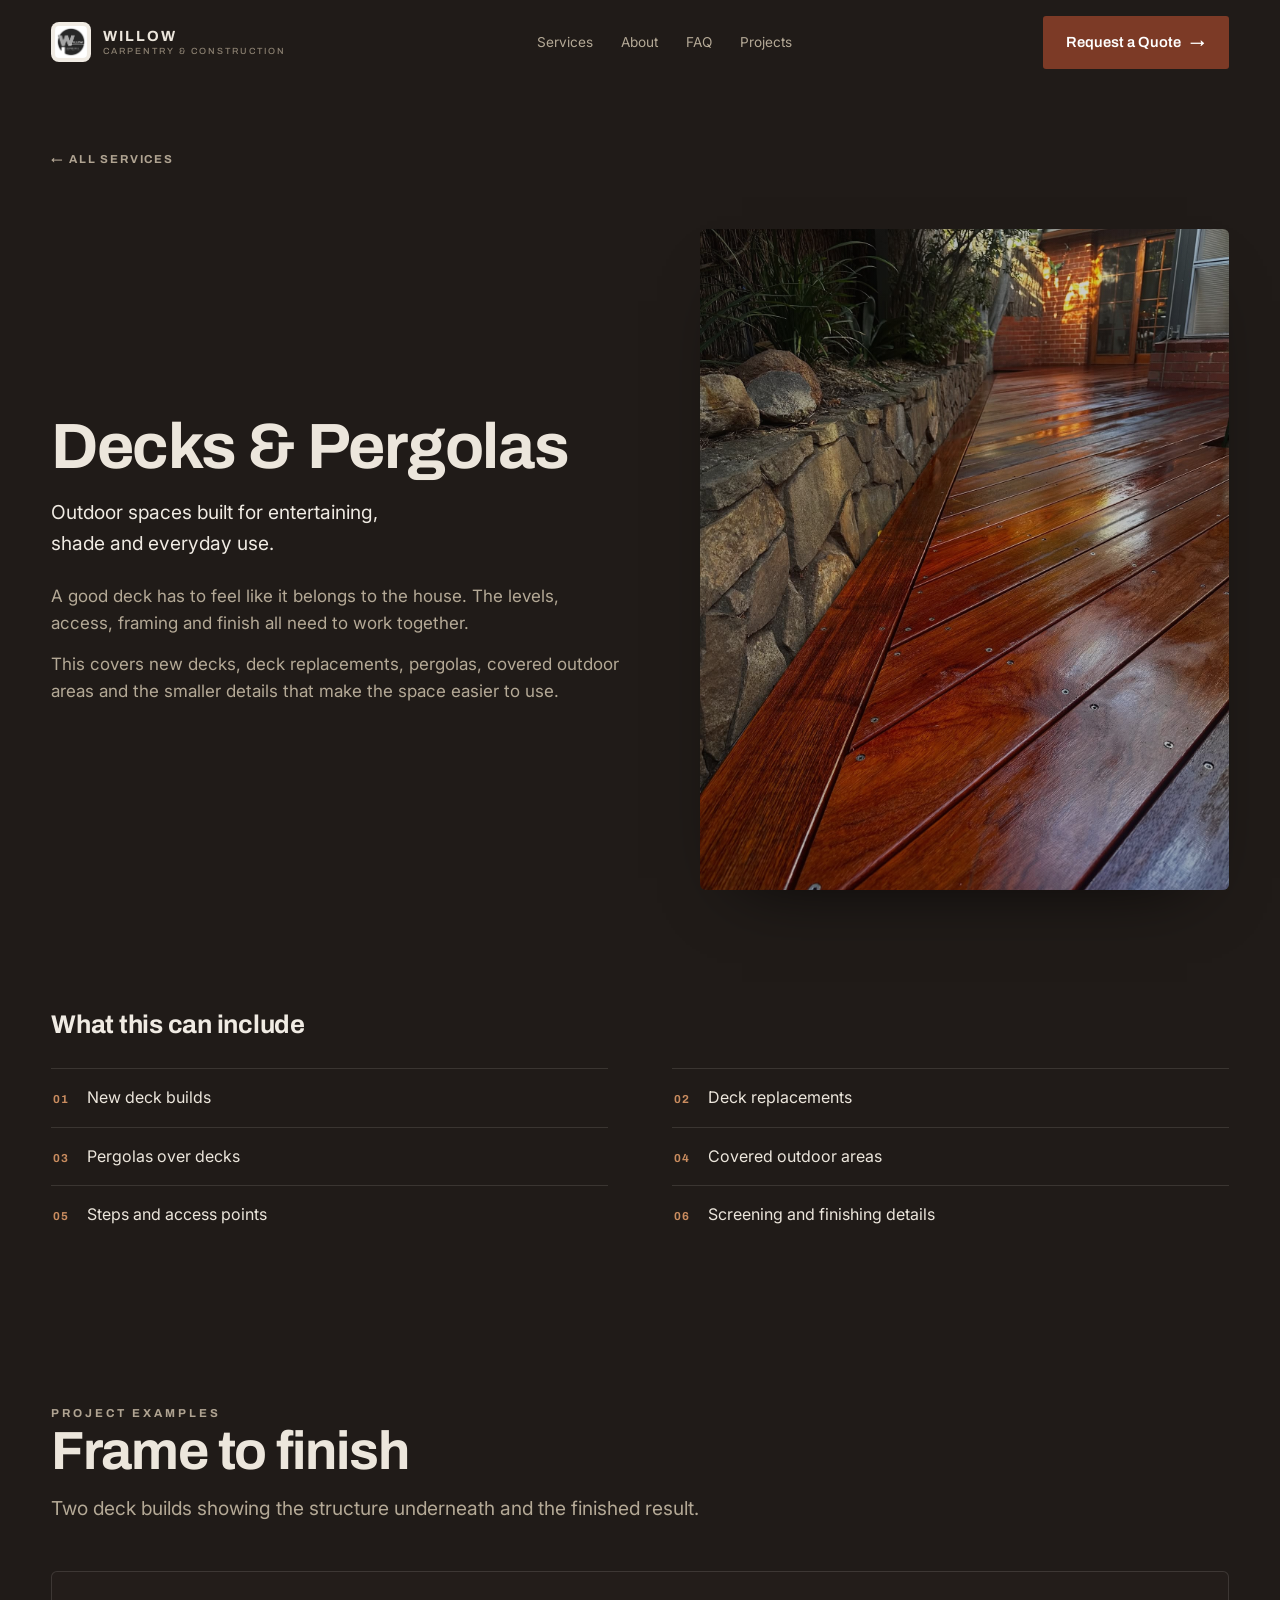
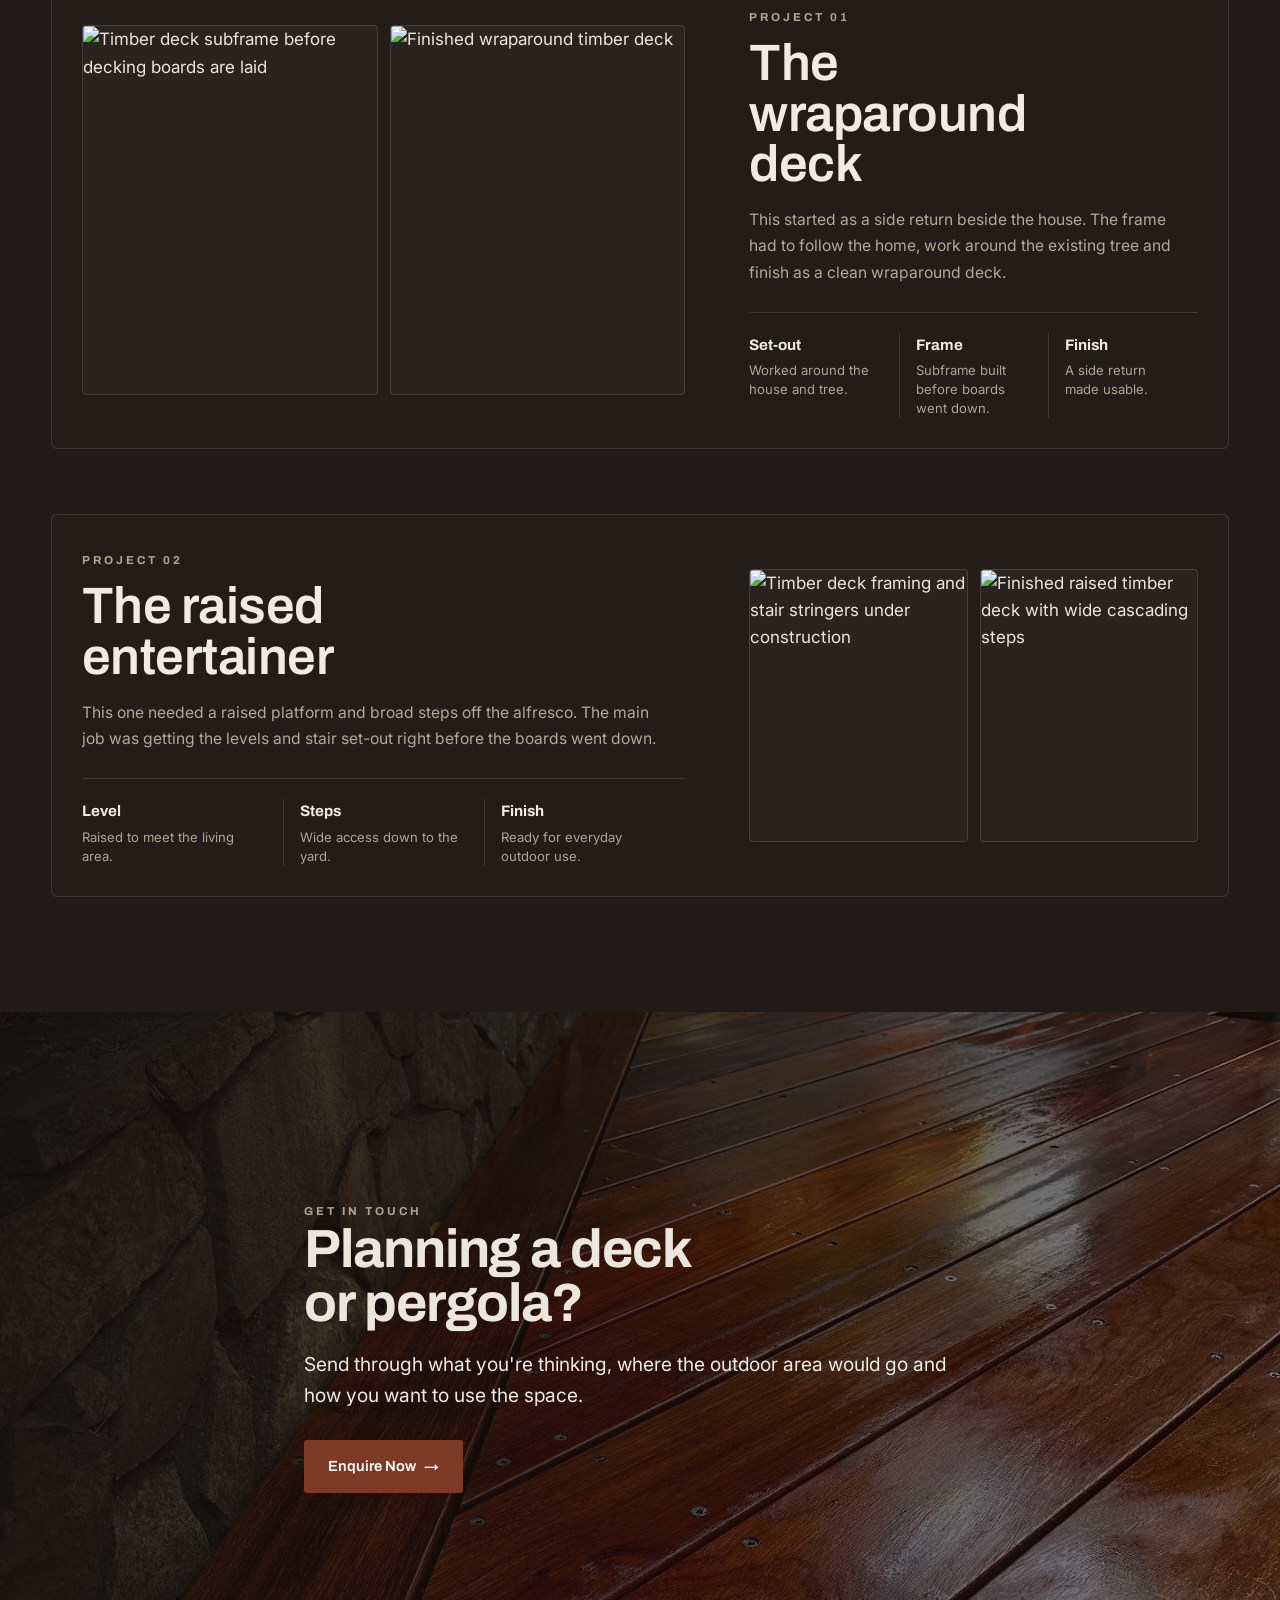
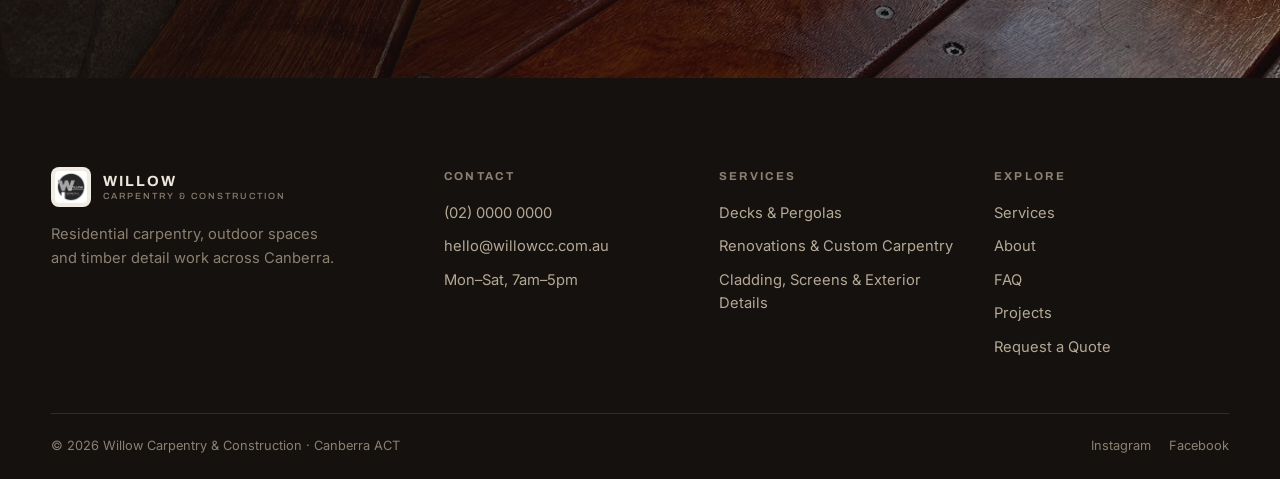
==== commit adc7e556: "Make deck service copy more natural" ====
--- a/services/decks-pergolas.html
+++ b/services/decks-pergolas.html
@@ -54,8 +54,8 @@
           <h1 class="display">Decks &amp; Pergolas</h1>
           <p class="lede">Outdoor spaces built for entertaining, shade and everyday use.</p>
           <div class="sp-body">
-            <p>Willow Carpentry &amp; Construction builds decks and pergolas for Canberra homes that need better outdoor living space.</p>
-            <p>This can include new decks, deck replacements, pergolas, covered outdoor areas and outdoor structures designed to suit the way the home is actually used.</p>
+            <p>A good deck has to feel like it belongs to the house. The levels, access, framing and finish all need to work together.</p>
+            <p>This covers new decks, deck replacements, pergolas, covered outdoor areas and the smaller details that make the space easier to use.</p>
           </div>
         </div>
         <div class="sp-hero-media" data-reveal>
@@ -84,8 +84,8 @@
     <div class="wrap">
       <div class="sp-story-head" data-reveal>
         <span class="eyebrow">Project Examples</span>
-        <h2 class="display sec-title">Two project breakdowns</h2>
-        <p class="lede">Each breakdown uses two images from the same project: the frame stage and the finished result.</p>
+        <h2 class="display sec-title">Frame to finish</h2>
+        <p class="lede">Two deck builds showing the structure underneath and the finished result.</p>
       </div>
 
       <div class="sp-story-list">
@@ -95,13 +95,13 @@
             <img src="/images/project-1-after-finished.png" alt="Finished wraparound timber deck" loading="lazy" />
           </div>
           <div class="sp-story-copy">
-            <span class="eyebrow">Project 01 · Frame to finish</span>
+            <span class="eyebrow">Project 01</span>
             <h3>The wraparound deck</h3>
-            <p>A side return rebuilt as a wraparound timber deck that follows the home and works around the established tree. The pair shows the same project from subframe through to finished boards.</p>
+            <p>This started as a side return beside the house. The frame had to follow the home, work around the existing tree and finish as a clean wraparound deck.</p>
             <div class="sp-story-points">
-              <div><strong>Frame</strong><span>Timber subframe set out around the house.</span></div>
-              <div><strong>Finish</strong><span>Decking boards and edge details completed.</span></div>
-              <div><strong>Use</strong><span>Side access turned into outdoor space.</span></div>
+              <div><strong>Set-out</strong><span>Worked around the house and tree.</span></div>
+              <div><strong>Frame</strong><span>Subframe built before boards went down.</span></div>
+              <div><strong>Finish</strong><span>A side return made usable.</span></div>
             </div>
           </div>
         </article>
@@ -112,13 +112,13 @@
             <img src="/images/project-2-after-finished.png" alt="Finished raised timber deck with wide cascading steps" loading="lazy" />
           </div>
           <div class="sp-story-copy">
-            <span class="eyebrow">Project 02 · Frame to finish</span>
+            <span class="eyebrow">Project 02</span>
             <h3>The raised entertainer</h3>
-            <p>A raised deck with wide cascading steps off the covered alfresco. The two images stay on the same project, from stair framing through to the finished outdoor area.</p>
+            <p>This one needed a raised platform and broad steps off the alfresco. The main job was getting the levels and stair set-out right before the boards went down.</p>
             <div class="sp-story-points">
-              <div><strong>Frame</strong><span>Raised deck and stair stringers set out.</span></div>
-              <div><strong>Steps</strong><span>Wide cascading access from the home.</span></div>
-              <div><strong>Finish</strong><span>Completed deck level with the living area.</span></div>
+              <div><strong>Level</strong><span>Raised to meet the living area.</span></div>
+              <div><strong>Steps</strong><span>Wide access down to the yard.</span></div>
+              <div><strong>Finish</strong><span>Ready for everyday outdoor use.</span></div>
             </div>
           </div>
         </article>
@@ -132,7 +132,7 @@
     <div class="wrap final-inner">
       <span class="eyebrow" data-reveal>Get In Touch</span>
       <h2 class="display" data-reveal>Planning a deck or pergola?</h2>
-      <p class="lede" data-reveal>Tell us what you're thinking, where the outdoor area would go and how you want to use the space.</p>
+      <p class="lede" data-reveal>Send through what you're thinking, where the outdoor area would go and how you want to use the space.</p>
       <a href="/#quote" class="btn btn-primary" data-reveal>Enquire Now <span class="arrow">→</span></a>
     </div>
   </section>
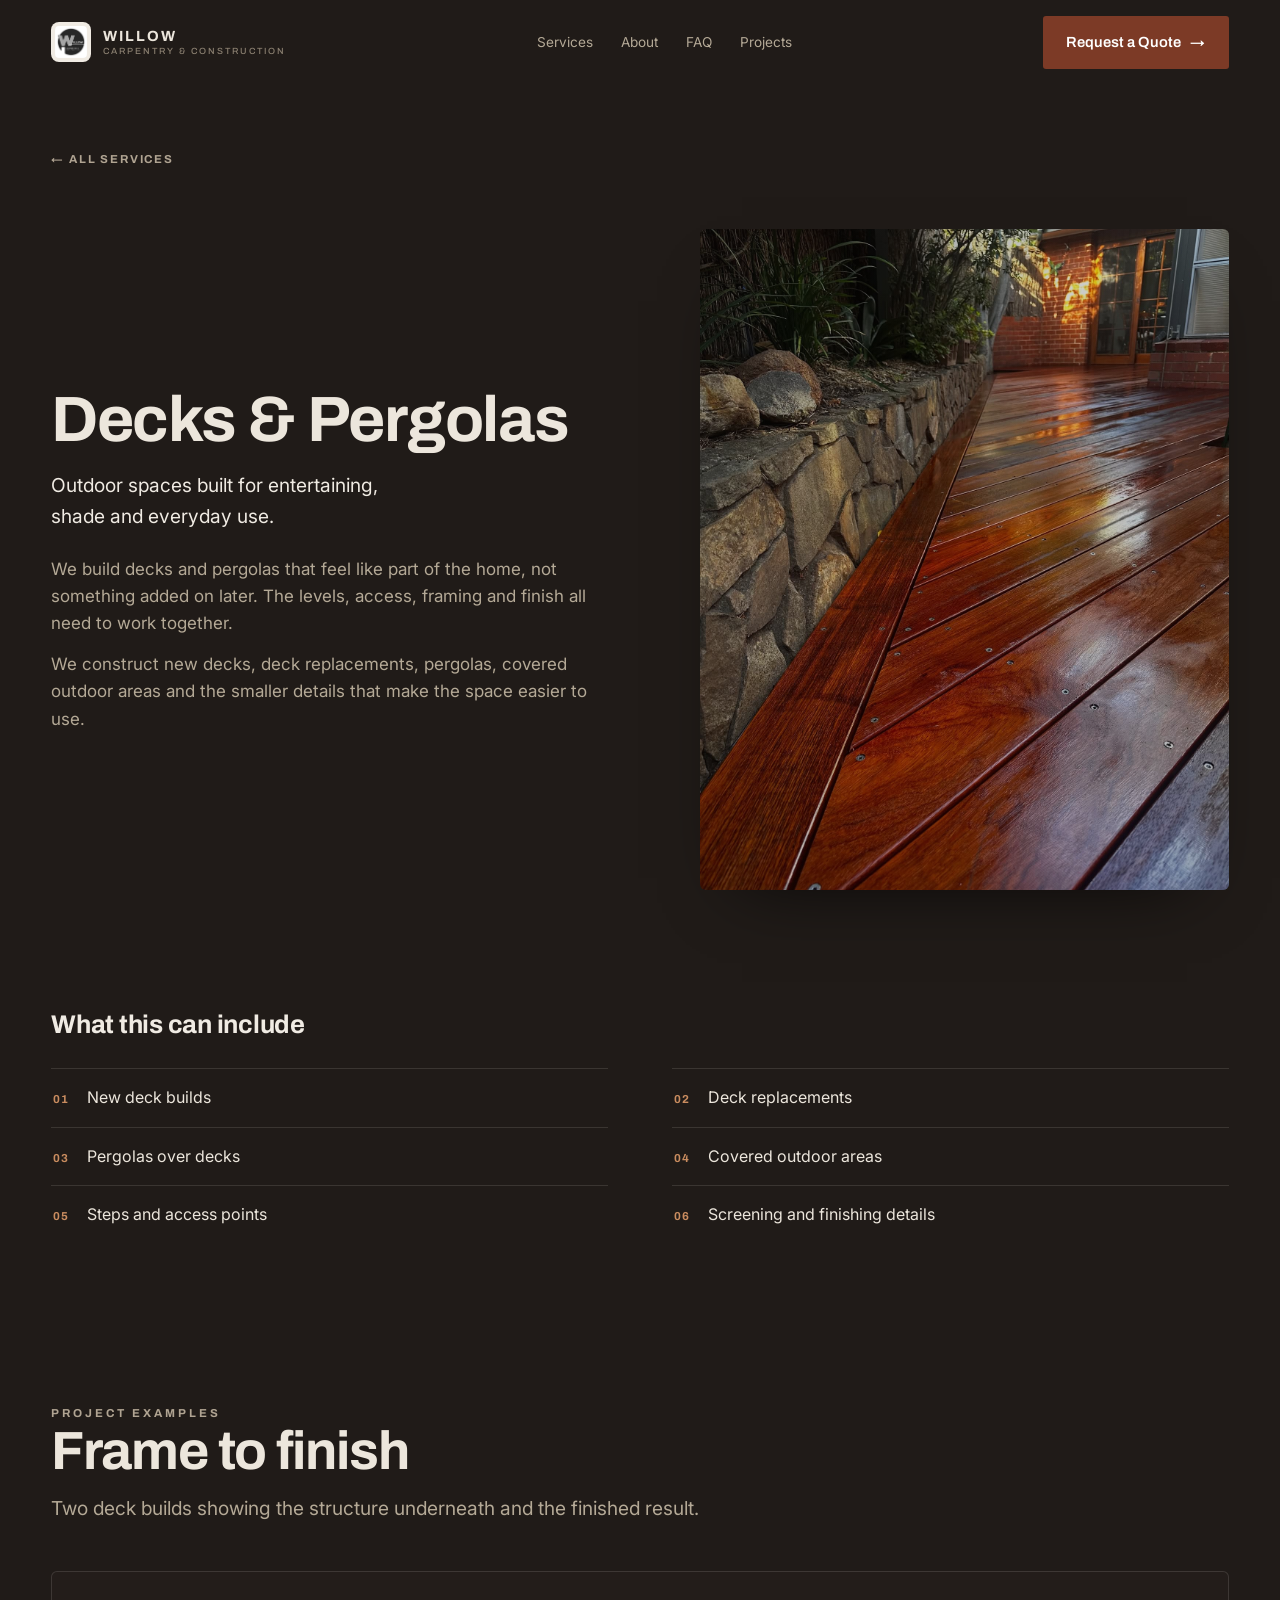
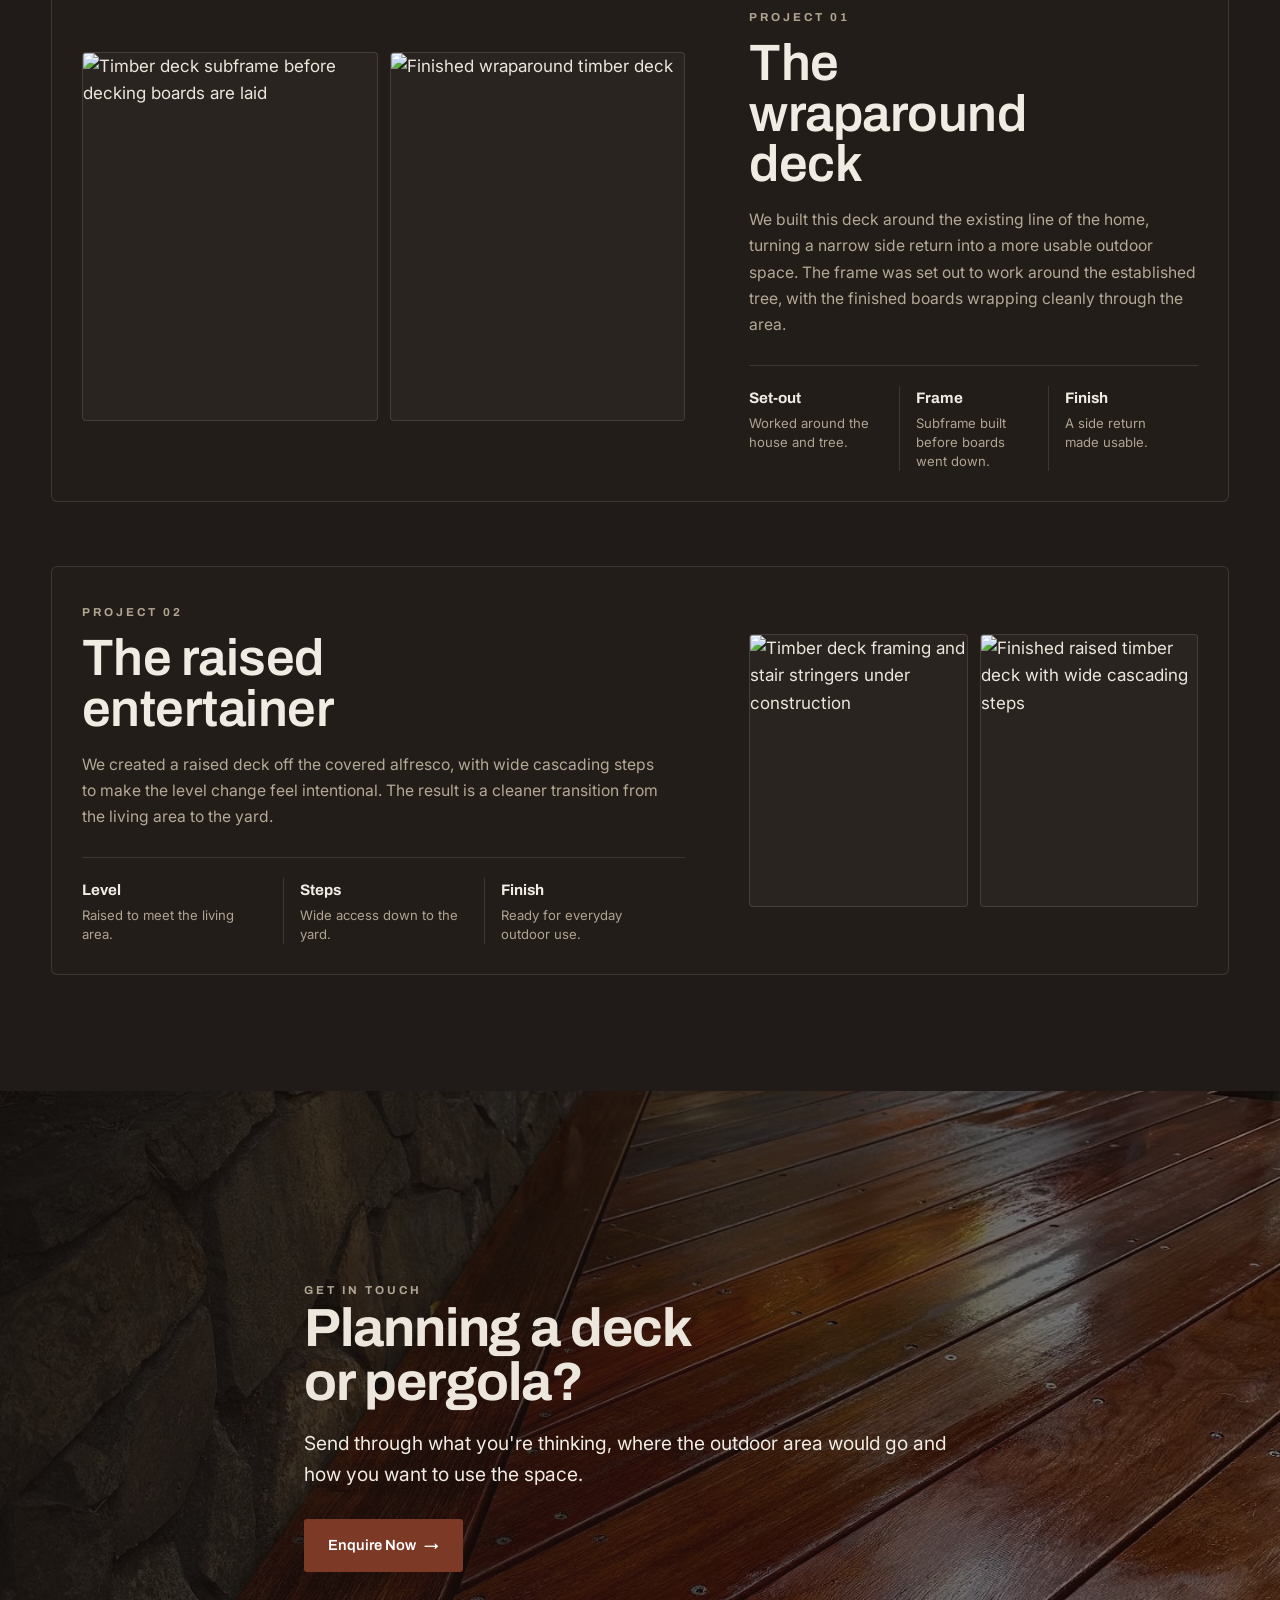
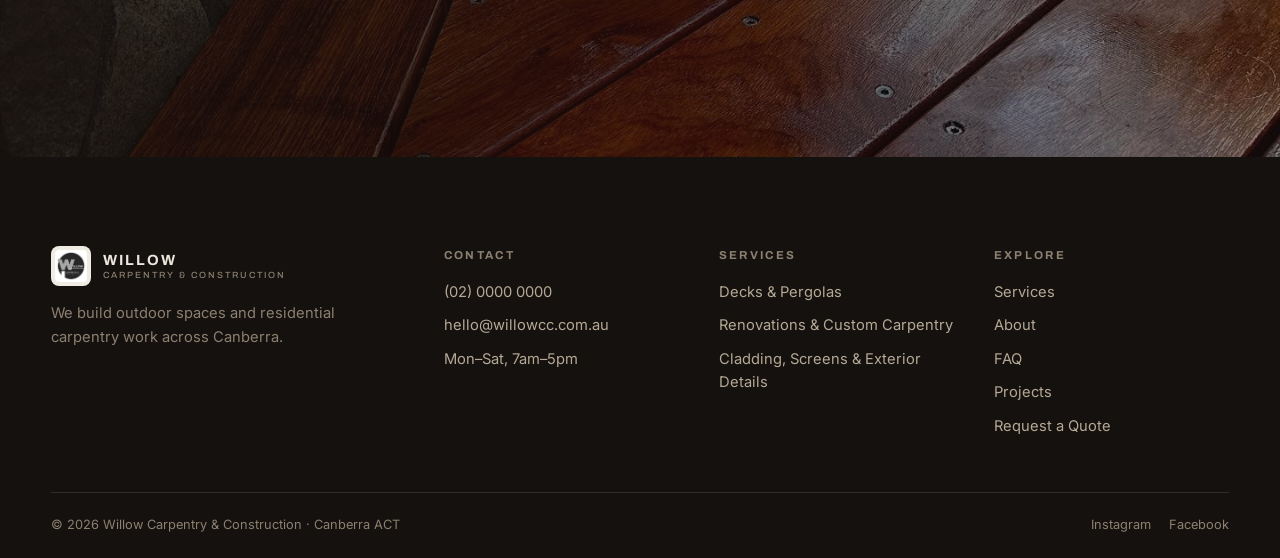
==== commit cb623995: "Rewrite decks page copy in direct voice" ====
--- a/services/decks-pergolas.html
+++ b/services/decks-pergolas.html
@@ -4,7 +4,7 @@
   <meta charset="UTF-8" />
   <meta name="viewport" content="width=device-width, initial-scale=1.0" />
   <title>Decks &amp; Pergolas — Willow Carpentry &amp; Construction · Canberra</title>
-  <meta name="description" content="Decks and pergolas for Canberra homes — new builds, replacements, covered outdoor areas, entertaining spaces, steps and finishing details." />
+  <meta name="description" content="We build decks and pergolas for Canberra homes — new builds, replacements, covered outdoor areas, entertaining spaces, steps and finishing details." />
   <link rel="preconnect" href="https://fonts.googleapis.com" />
   <link rel="preconnect" href="https://fonts.gstatic.com" crossorigin />
   <link href="https://fonts.googleapis.com/css2?family=Archivo:wght@400;500;600;700;800&family=Inter:wght@400;500;600&display=swap" rel="stylesheet" />
@@ -54,8 +54,8 @@
           <h1 class="display">Decks &amp; Pergolas</h1>
           <p class="lede">Outdoor spaces built for entertaining, shade and everyday use.</p>
           <div class="sp-body">
-            <p>A good deck has to feel like it belongs to the house. The levels, access, framing and finish all need to work together.</p>
-            <p>This covers new decks, deck replacements, pergolas, covered outdoor areas and the smaller details that make the space easier to use.</p>
+            <p>We build decks and pergolas that feel like part of the home, not something added on later. The levels, access, framing and finish all need to work together.</p>
+            <p>We construct new decks, deck replacements, pergolas, covered outdoor areas and the smaller details that make the space easier to use.</p>
           </div>
         </div>
         <div class="sp-hero-media" data-reveal>
@@ -97,7 +97,7 @@
           <div class="sp-story-copy">
             <span class="eyebrow">Project 01</span>
             <h3>The wraparound deck</h3>
-            <p>This started as a side return beside the house. The frame had to follow the home, work around the existing tree and finish as a clean wraparound deck.</p>
+            <p>We built this deck around the existing line of the home, turning a narrow side return into a more usable outdoor space. The frame was set out to work around the established tree, with the finished boards wrapping cleanly through the area.</p>
             <div class="sp-story-points">
               <div><strong>Set-out</strong><span>Worked around the house and tree.</span></div>
               <div><strong>Frame</strong><span>Subframe built before boards went down.</span></div>
@@ -114,7 +114,7 @@
           <div class="sp-story-copy">
             <span class="eyebrow">Project 02</span>
             <h3>The raised entertainer</h3>
-            <p>This one needed a raised platform and broad steps off the alfresco. The main job was getting the levels and stair set-out right before the boards went down.</p>
+            <p>We created a raised deck off the covered alfresco, with wide cascading steps to make the level change feel intentional. The result is a cleaner transition from the living area to the yard.</p>
             <div class="sp-story-points">
               <div><strong>Level</strong><span>Raised to meet the living area.</span></div>
               <div><strong>Steps</strong><span>Wide access down to the yard.</span></div>
@@ -145,7 +145,7 @@
             <img src="/images/willow-logo.png" alt="Willow Carpentry & Construction logo" />
             <span class="bt">WILLOW<small>CARPENTRY &amp; CONSTRUCTION</small></span>
           </a>
-          <p class="footer-blurb">Residential carpentry, outdoor spaces and timber detail work across Canberra.</p>
+          <p class="footer-blurb">We build outdoor spaces and residential carpentry work across Canberra.</p>
         </div>
         <div>
           <h4>Contact</h4>
--- a/polish.css
+++ b/polish.css
@@ -15,6 +15,14 @@
 }
 
 /* Stacked homepage services */
+.svc-section {
+  padding-top: clamp(76px, 7vw, 104px);
+}
+
+.svc-section .sec-head {
+  margin-bottom: clamp(32px, 4vw, 50px);
+}
+
 .svc-stack {
   display: grid;
   gap: clamp(26px, 4vw, 52px);
@@ -50,6 +58,10 @@
   object-fit: cover;
   filter: brightness(0.92) saturate(0.98);
   transition: transform 0.9s cubic-bezier(.2,.7,.2,1), filter .4s;
+}
+
+.svc-row:nth-child(3) .svc-row-media img {
+  object-position: center 78%;
 }
 
 .svc-row-media:hover img {
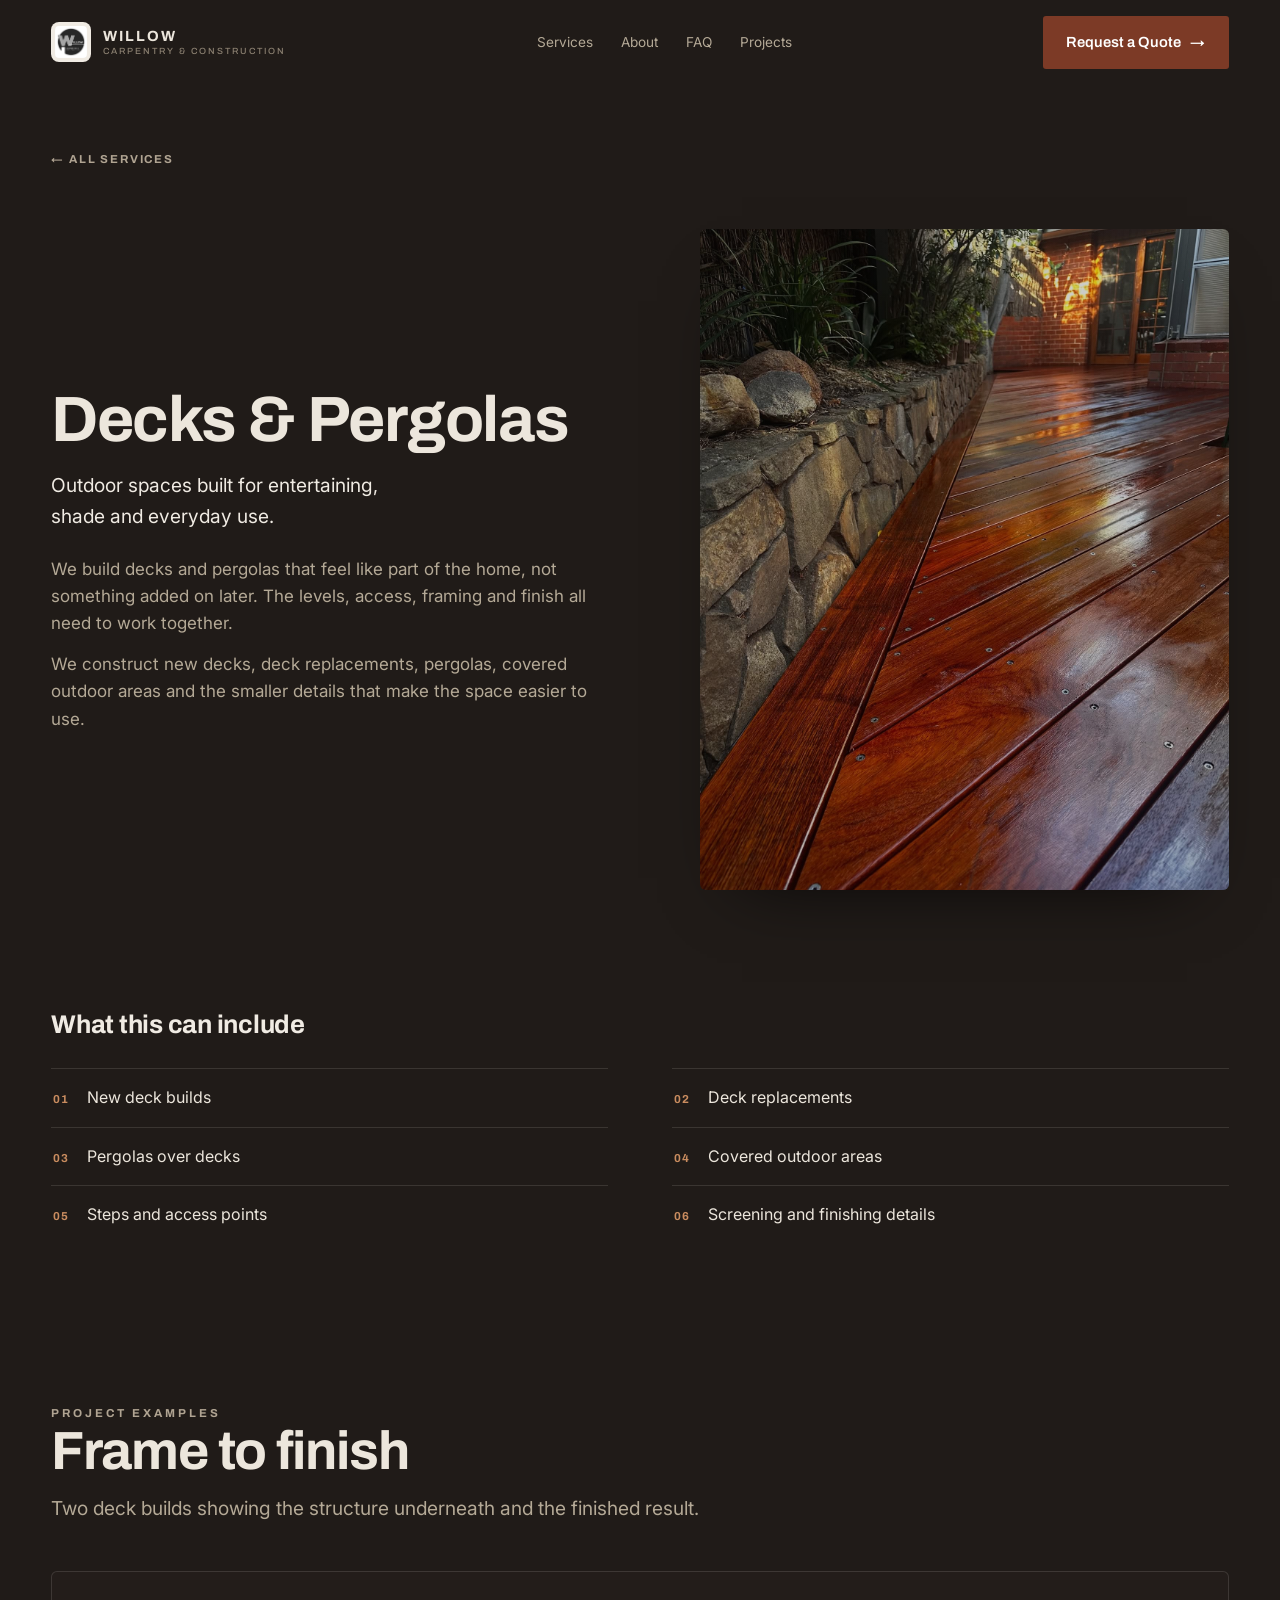
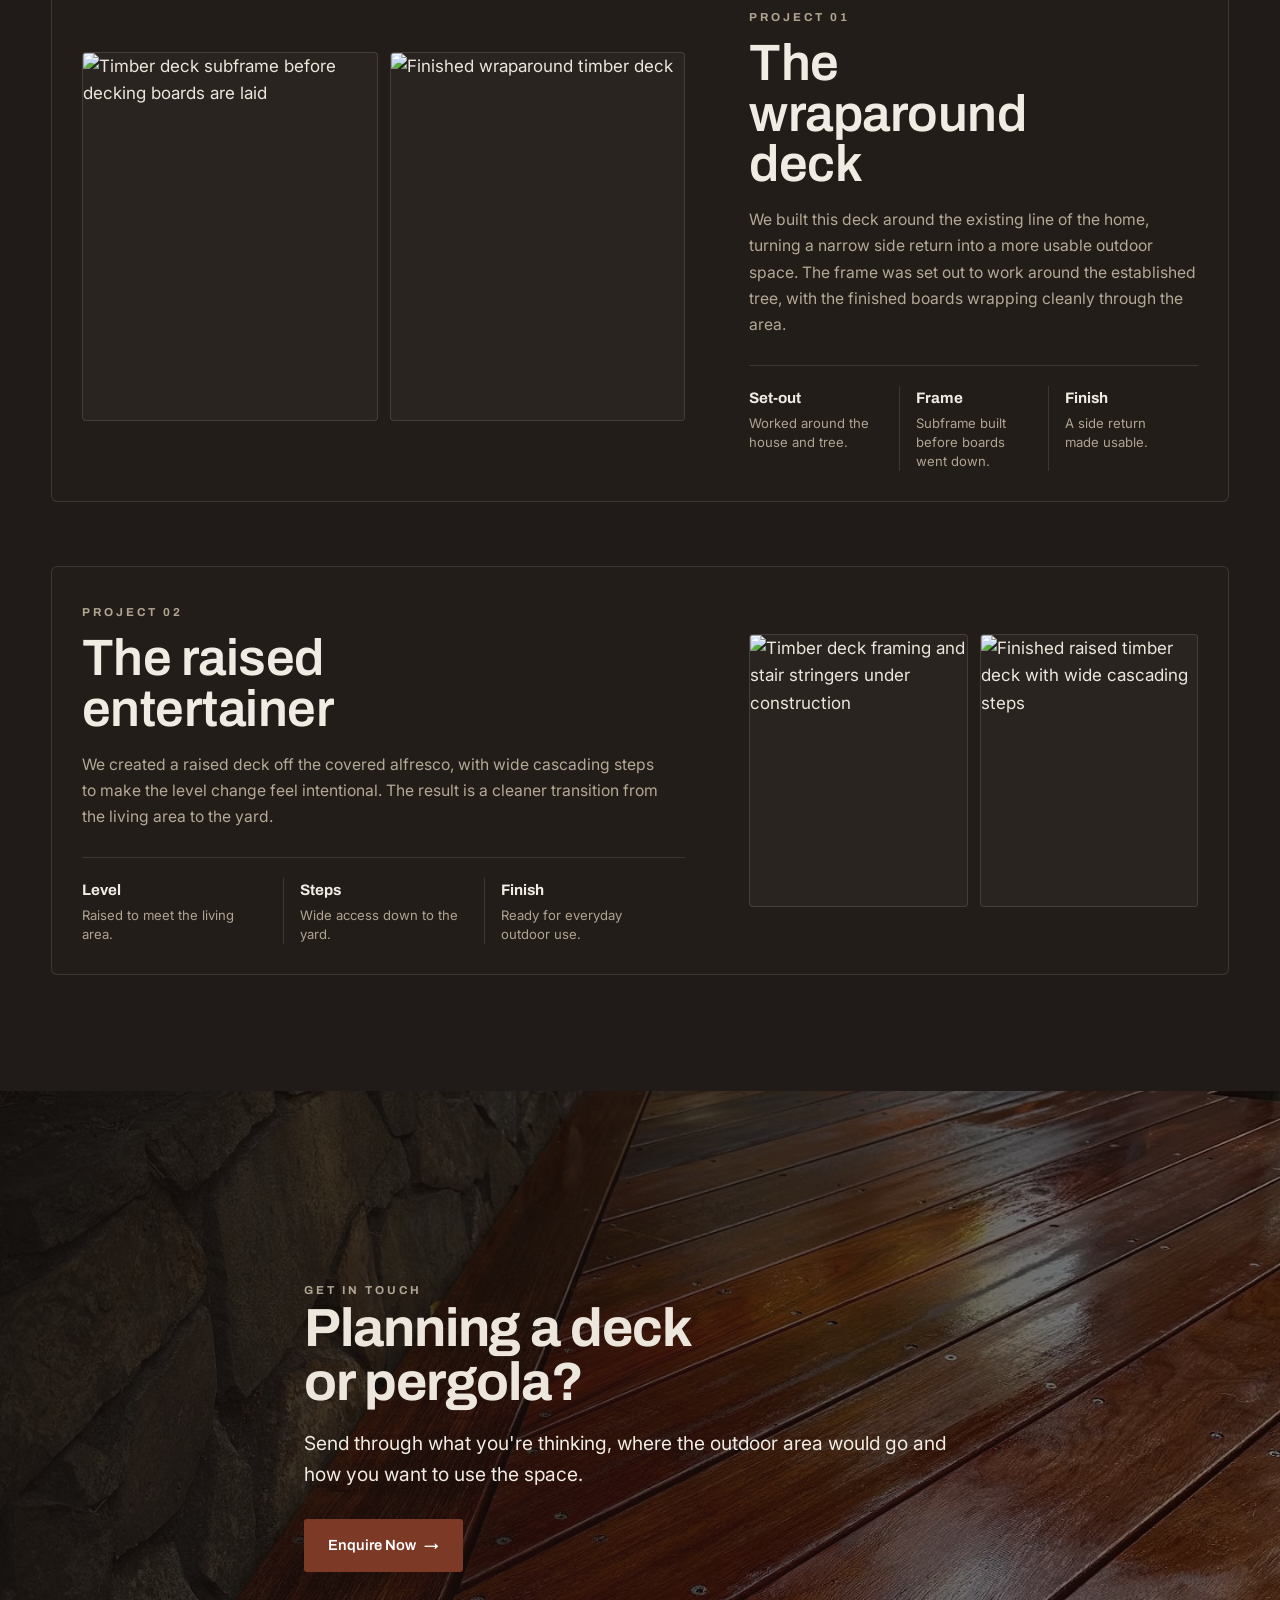
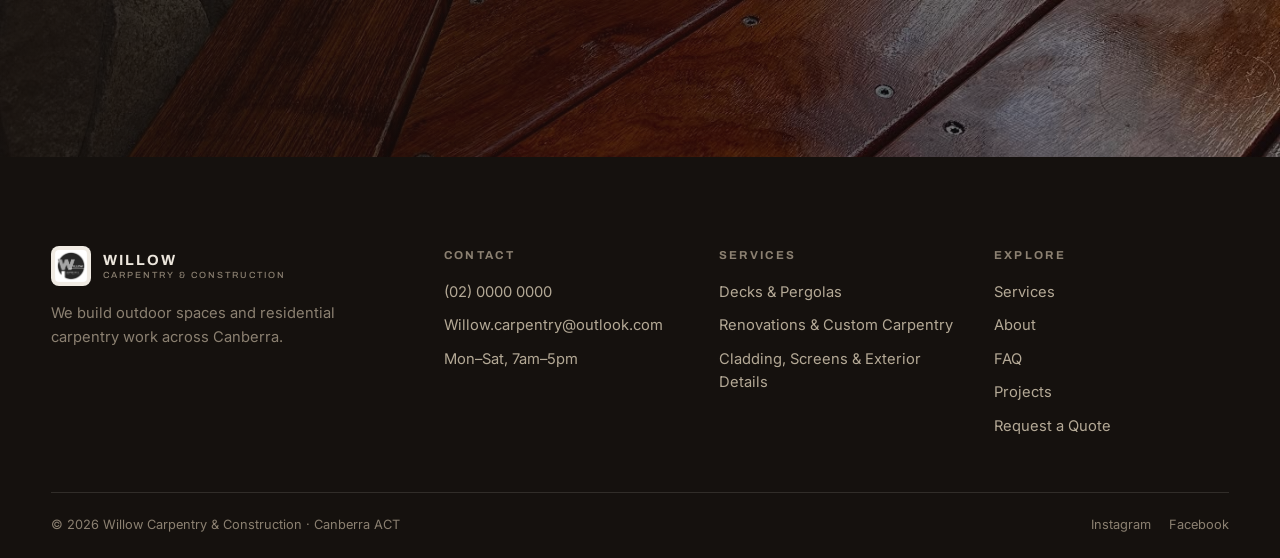
==== commit 85b30475: "Use wordmark in header and update contact email Remove the logo image from the site header so the br" ====
--- a/services/decks-pergolas.html
+++ b/services/decks-pergolas.html
@@ -151,7 +151,7 @@
           <h4>Contact</h4>
           <ul>
             <li><a href="tel:+61200000000">(02) 0000 0000</a></li>
-            <li><a href="mailto:hello@willowcc.com.au">hello@willowcc.com.au</a></li>
+            <li><a href="mailto:Willow.carpentry@outlook.com">Willow.carpentry@outlook.com</a></li>
             <li>Mon–Sat, 7am–5pm</li>
           </ul>
         </div>
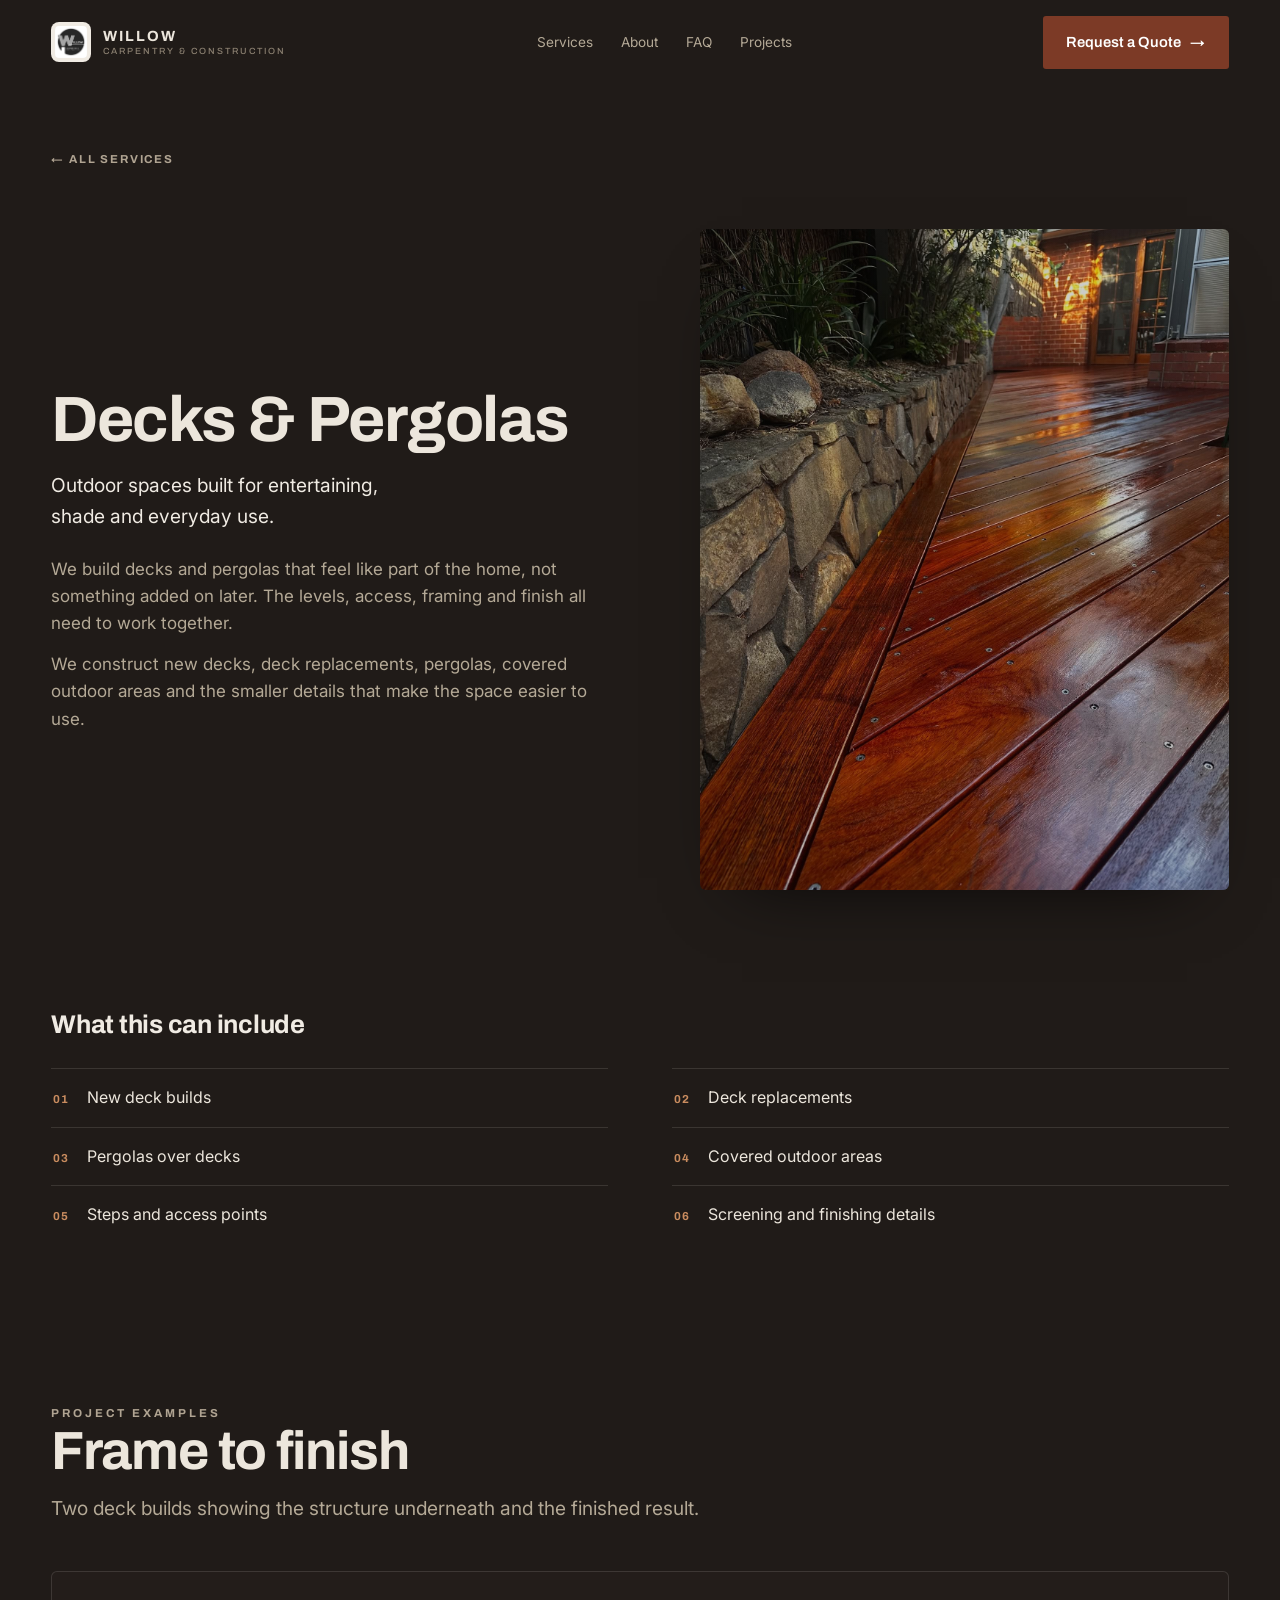
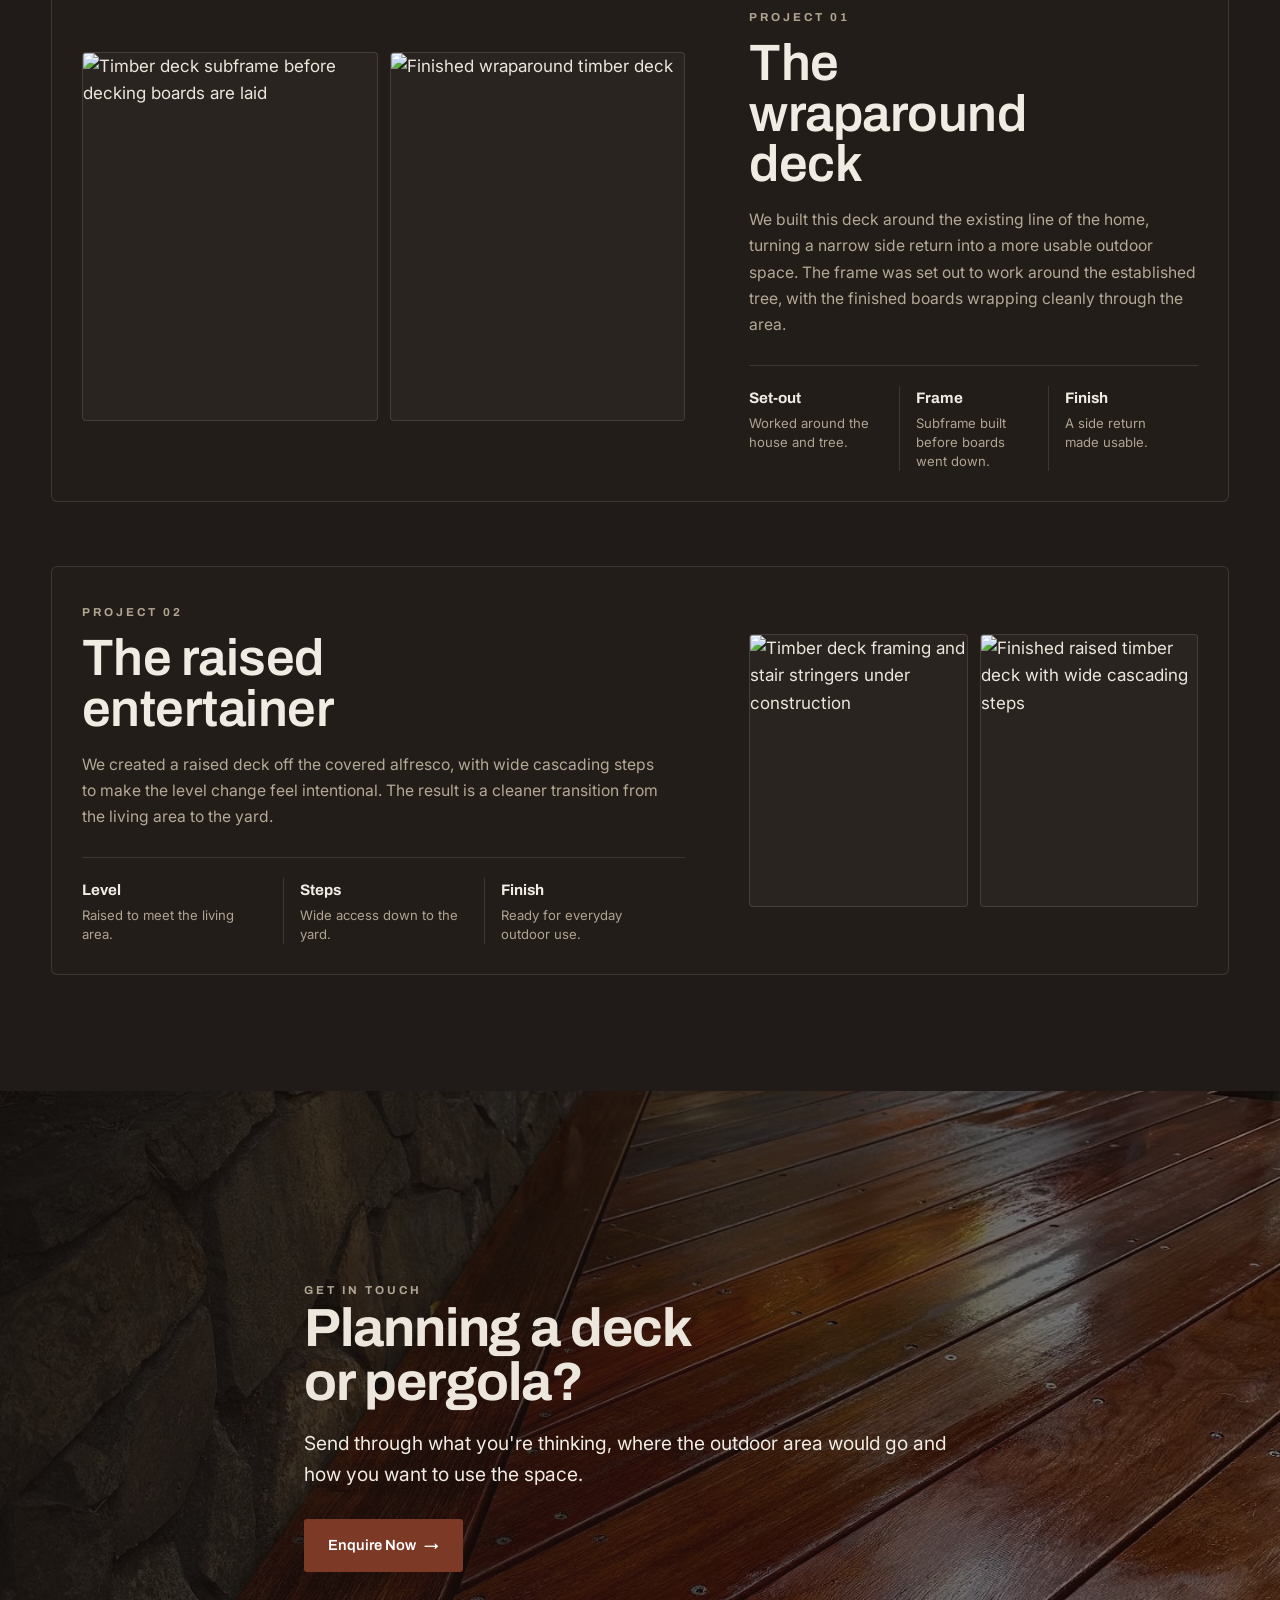
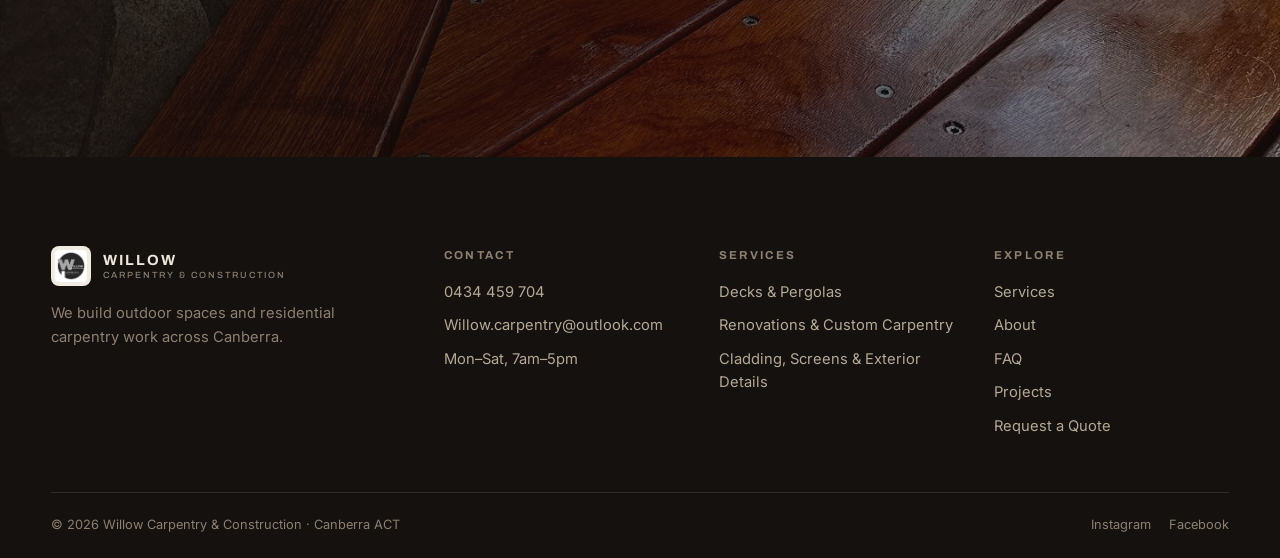
==== commit 36282101: "Set real phone number across the site Replace the (02) 0000 0000 placeholder with 0434 459 704 in th" ====
--- a/services/decks-pergolas.html
+++ b/services/decks-pergolas.html
@@ -150,7 +150,7 @@
         <div>
           <h4>Contact</h4>
           <ul>
-            <li><a href="tel:+61200000000">(02) 0000 0000</a></li>
+            <li><a href="tel:+61434459704">0434 459 704</a></li>
             <li><a href="mailto:Willow.carpentry@outlook.com">Willow.carpentry@outlook.com</a></li>
             <li>Mon–Sat, 7am–5pm</li>
           </ul>
--- a/styles.css
+++ b/styles.css
@@ -92,8 +92,6 @@
 .hero-meta { display: flex; gap: 30px; margin-top: 44px; padding-top: 24px; border-top: 1px solid var(--line); flex-wrap: wrap; }
 .hero-meta .n { font-family: var(--ff-display); font-weight: 700; font-size: 1.4rem; }
 .hero-meta .l { font-size: 0.78rem; color: var(--stone-mute); }
-.scroll-cue { position: absolute; right: var(--gutter); bottom: 32px; z-index: 2; font-size: 0.68rem; letter-spacing: 0.2em; text-transform: uppercase; color: var(--stone-dim); writing-mode: vertical-rl; display: flex; align-items: center; gap: 12px; }
-.scroll-cue::after { content: ""; width: 1px; height: 44px; background: linear-gradient(var(--stone-dim), transparent); }
 
 /* ---------- Section head ---------- */
 .sec-head { display: flex; justify-content: space-between; align-items: flex-end; gap: 40px; flex-wrap: wrap; margin-bottom: 46px; }
@@ -296,5 +294,4 @@
   .gallery .g-item { flex-basis: 100%; }                      /* 1 per row on mobile */
   .sp-grid { grid-template-columns: 1fr; }                    /* stack project tiles */
   .footer-grid { grid-template-columns: 1fr 1fr; }
-  .scroll-cue { display: none; }
-}
+}
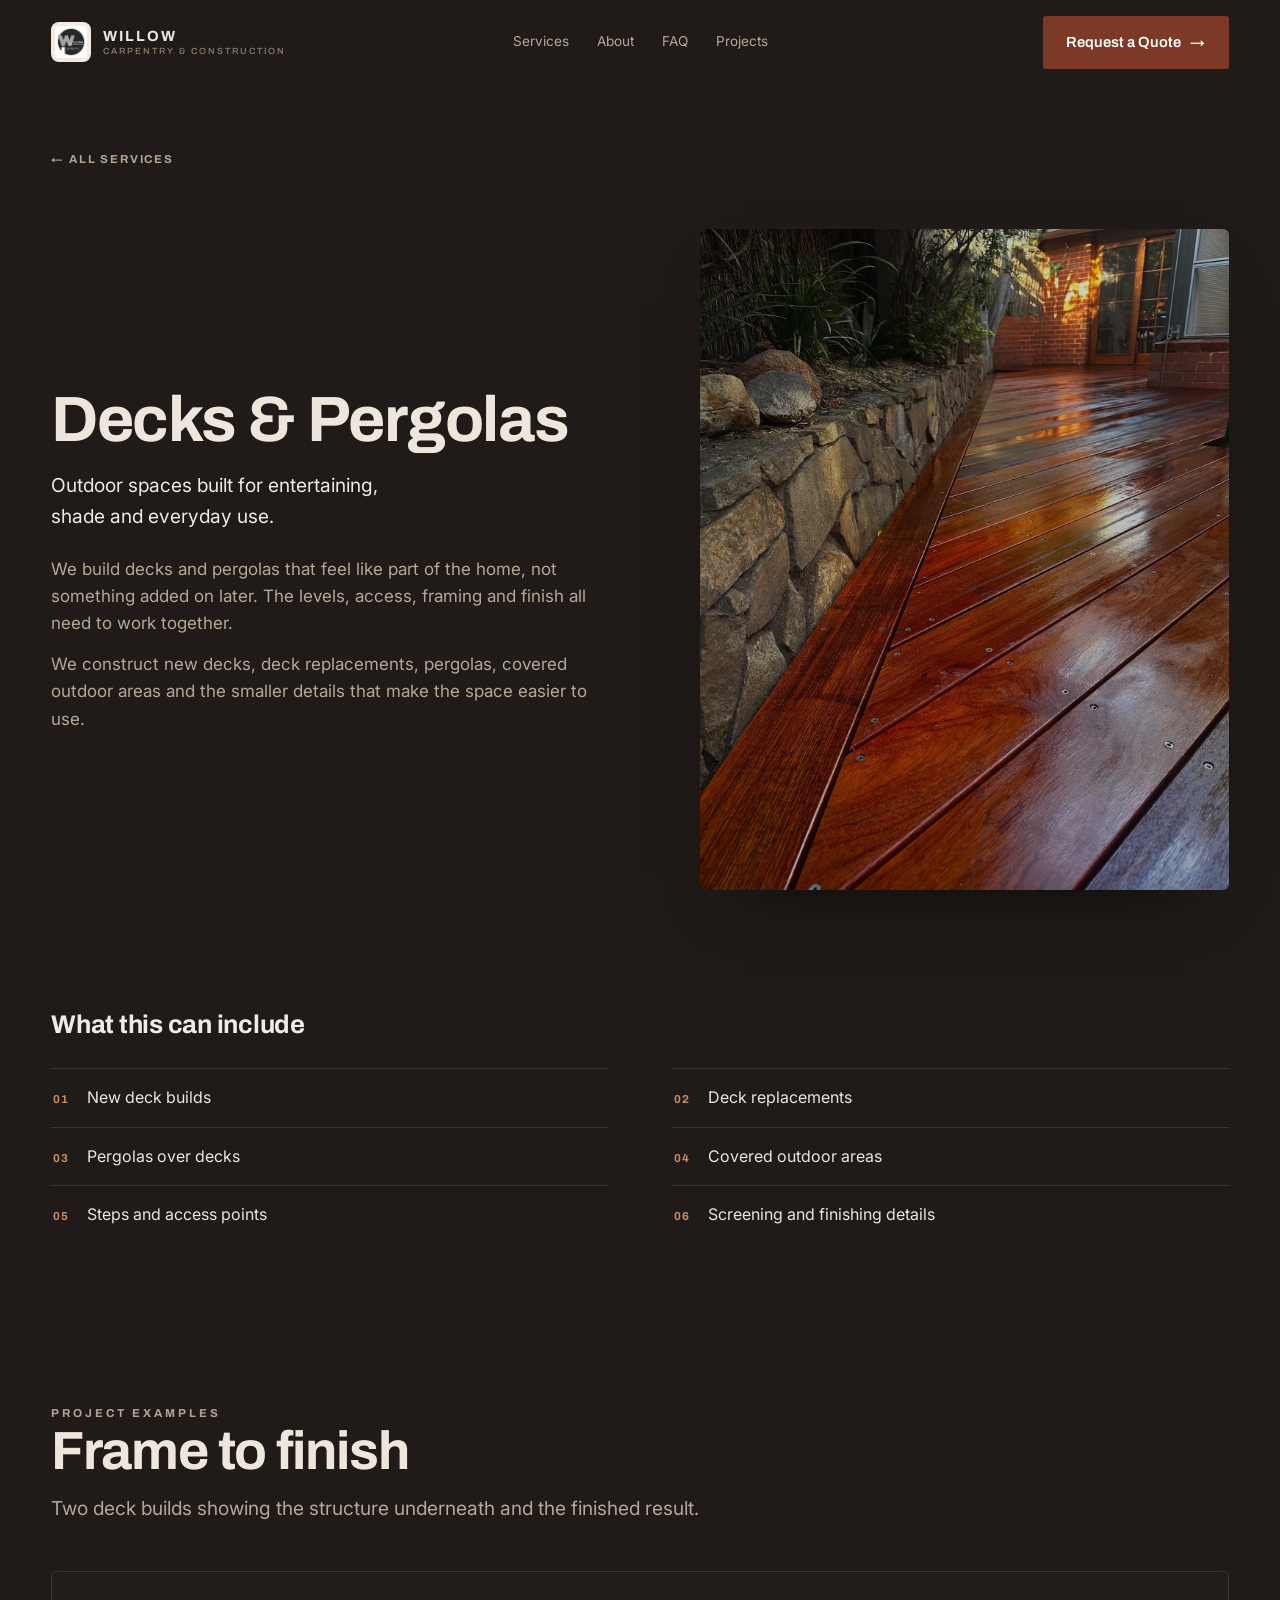
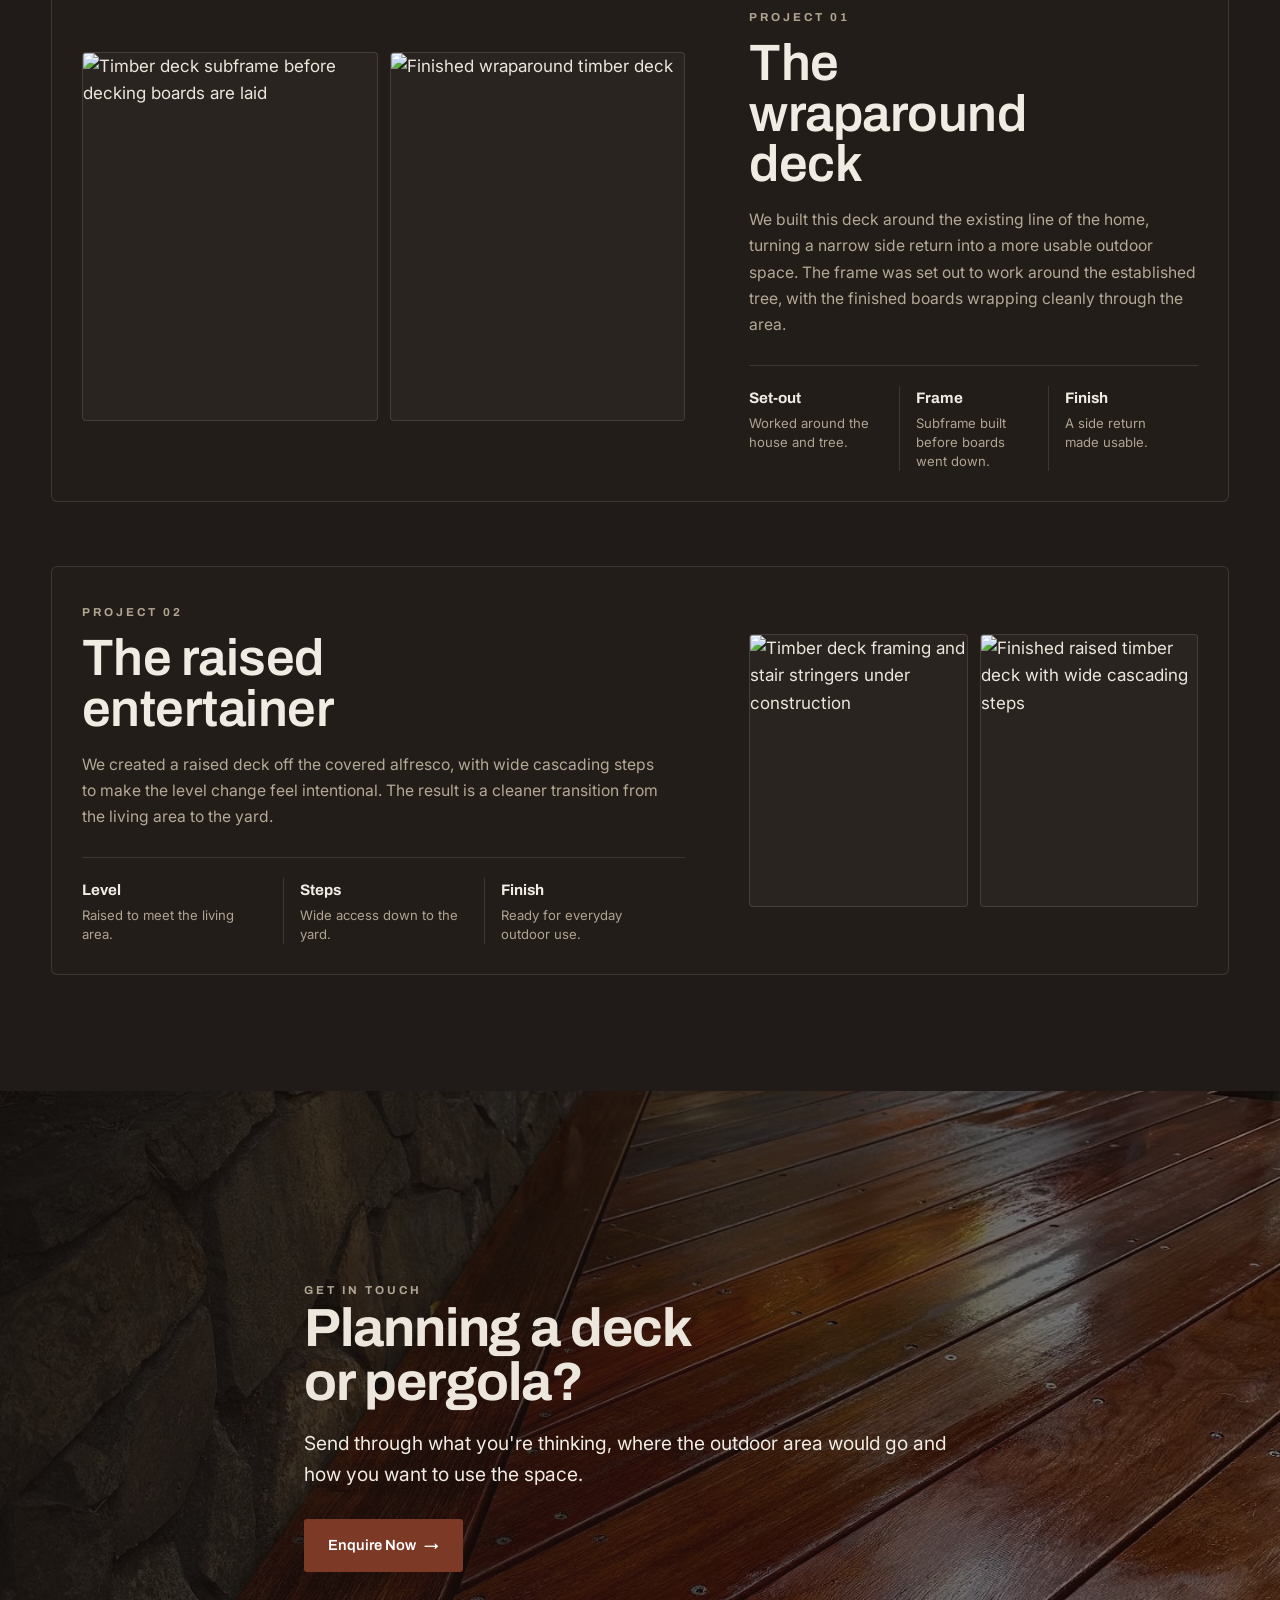
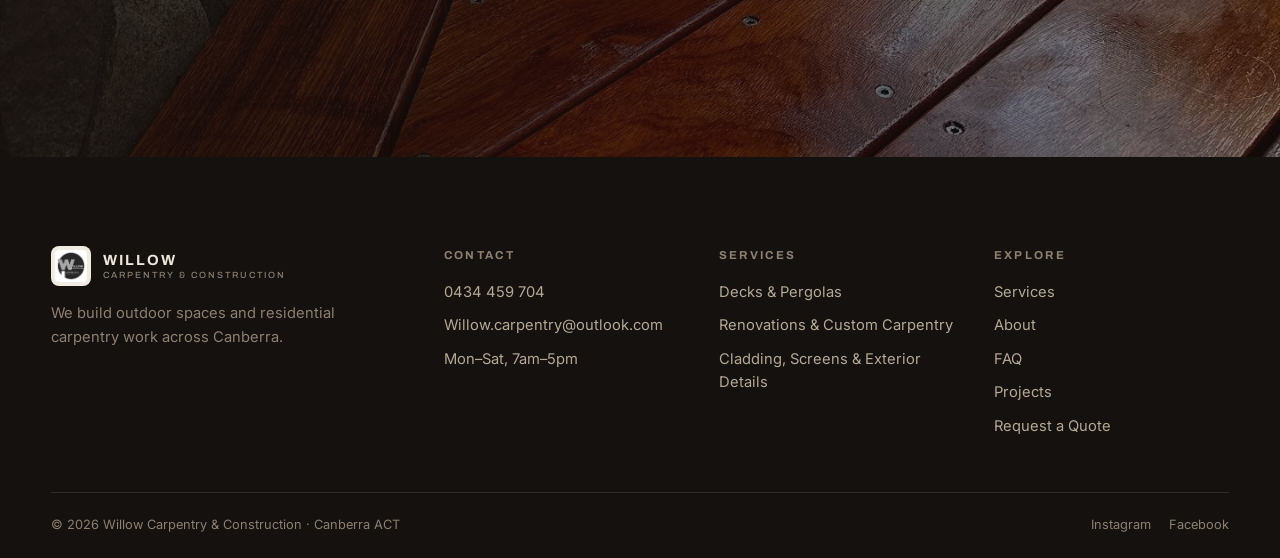
==== commit 5ce12e46: "Indexing: add sitemap, robots.txt, canonical tags, Search Console verification file Co-Authored-By: " ====
--- a/services/decks-pergolas.html
+++ b/services/decks-pergolas.html
@@ -5,6 +5,7 @@
   <meta name="viewport" content="width=device-width, initial-scale=1.0" />
   <title>Decks &amp; Pergolas — Willow Carpentry &amp; Construction · Canberra</title>
   <meta name="description" content="We build decks and pergolas for Canberra homes — new builds, replacements, covered outdoor areas, entertaining spaces, steps and finishing details." />
+  <link rel="canonical" href="https://www.willowcarpentry.com.au/services/decks-pergolas" />
   <link rel="preconnect" href="https://fonts.googleapis.com" />
   <link rel="preconnect" href="https://fonts.gstatic.com" crossorigin />
   <link href="https://fonts.googleapis.com/css2?family=Archivo:wght@400;500;600;700;800&family=Inter:wght@400;500;600&display=swap" rel="stylesheet" />
--- a/styles.css
+++ b/styles.css
@@ -70,7 +70,7 @@
 .brand img { height: 40px; width: 40px; object-fit: contain; background: var(--offwhite); border-radius: 8px; padding: 4px; }
 .brand .bt { font-family: var(--ff-display); font-weight: 700; letter-spacing: 0.14em; font-size: 0.92rem; line-height: 1; }
 .brand .bt small { display: block; font-size: 0.56rem; font-weight: 500; letter-spacing: 0.22em; color: var(--stone-dim); margin-top: 3px; }
-.nav-links { display: flex; gap: 28px; align-items: center; }
+.nav-links { display: flex; gap: 28px; align-items: center; position: absolute; left: 50%; top: 50%; transform: translate(-50%, -50%); }
 .nav-links a { font-size: 0.85rem; color: var(--text-mute); transition: color .25s; }
 .nav-links a:hover { color: var(--text); }
 .nav-burger { display: none; flex-direction: column; gap: 5px; padding: 6px; }
--- a/polish.css
+++ b/polish.css
@@ -396,3 +396,65 @@
     grid-template-columns: 1fr;
   }
 }
+
+/* ---- Prominent social links ---------------------------------------- */
+.nav-social { display: flex; gap: 8px; margin-left: auto; margin-right: 16px; }
+.nav-social a {
+  display: grid; place-items: center; width: 36px; height: 36px; border-radius: 50%;
+  border: 1px solid var(--line); color: var(--text-mute);
+  transition: color .25s, border-color .25s, background .25s, transform .25s;
+}
+.nav-social a:hover { color: var(--offwhite); border-color: var(--ember); background: rgba(201,140,95,.14); transform: translateY(-1px); }
+.nav-social svg { width: 17px; height: 17px; fill: none; stroke: currentColor; stroke-width: 1.7; }
+
+.mm-social { display: flex; gap: 12px; margin-top: 28px; }
+.mm-social a {
+  display: inline-flex; align-items: center; gap: 9px;
+  font-family: var(--ff-body); font-size: 0.95rem; font-weight: 500;
+  padding: 11px 18px; border: 1px solid var(--line); border-radius: 999px; color: var(--text);
+}
+.mm-social svg { width: 18px; height: 18px; fill: none; stroke: currentColor; stroke-width: 1.7; }
+
+.follow { margin-top: 26px; }
+.follow h4 { margin-bottom: 12px; }
+.follow-links { display: flex; gap: 10px; flex-wrap: wrap; }
+.follow-links a {
+  display: inline-flex; align-items: center; gap: 9px;
+  font-size: 0.86rem; font-weight: 600; letter-spacing: .02em;
+  padding: 10px 16px; border-radius: 999px;
+  border: 1px solid var(--line); color: var(--text);
+  transition: border-color .25s, background .25s, color .25s, transform .25s;
+}
+.follow-links a:hover { border-color: var(--ember); background: rgba(201,140,95,.14); color: var(--offwhite); transform: translateY(-1px); }
+.follow-links svg { width: 18px; height: 18px; fill: none; stroke: currentColor; stroke-width: 1.7; }
+
+@media (max-width: 900px) {
+  .nav-social { margin-right: 12px; }
+}
+
+/* ---- Quote form: validation, honeypot, status ---------------------- */
+/* Off-screen rather than display:none so bots still fill it in. */
+.hp-field {
+  position: absolute; left: -9999px; top: auto;
+  width: 1px; height: 1px; overflow: hidden;
+}
+
+.quote-form .opt { color: var(--stone-dim); font-weight: 400; text-transform: none; letter-spacing: 0; }
+
+.field-error {
+  display: block; margin-top: 5px;
+  font-size: 0.72rem; font-weight: 500; letter-spacing: 0.01em;
+  color: #E39A82; text-transform: none; min-height: 0;
+}
+.field-error:empty { display: none; }
+
+.quote-form [aria-invalid="true"] { border-color: #E39A82; }
+
+.quote-form button[disabled] { opacity: .55; cursor: not-allowed; }
+
+.form-status {
+  margin-top: 10px; font-size: 0.8rem; line-height: 1.5; color: var(--text-mute);
+}
+.form-status:empty { display: none; }
+.form-status.is-ok { color: #A8C08D; }
+.form-status.is-error { color: #E39A82; }
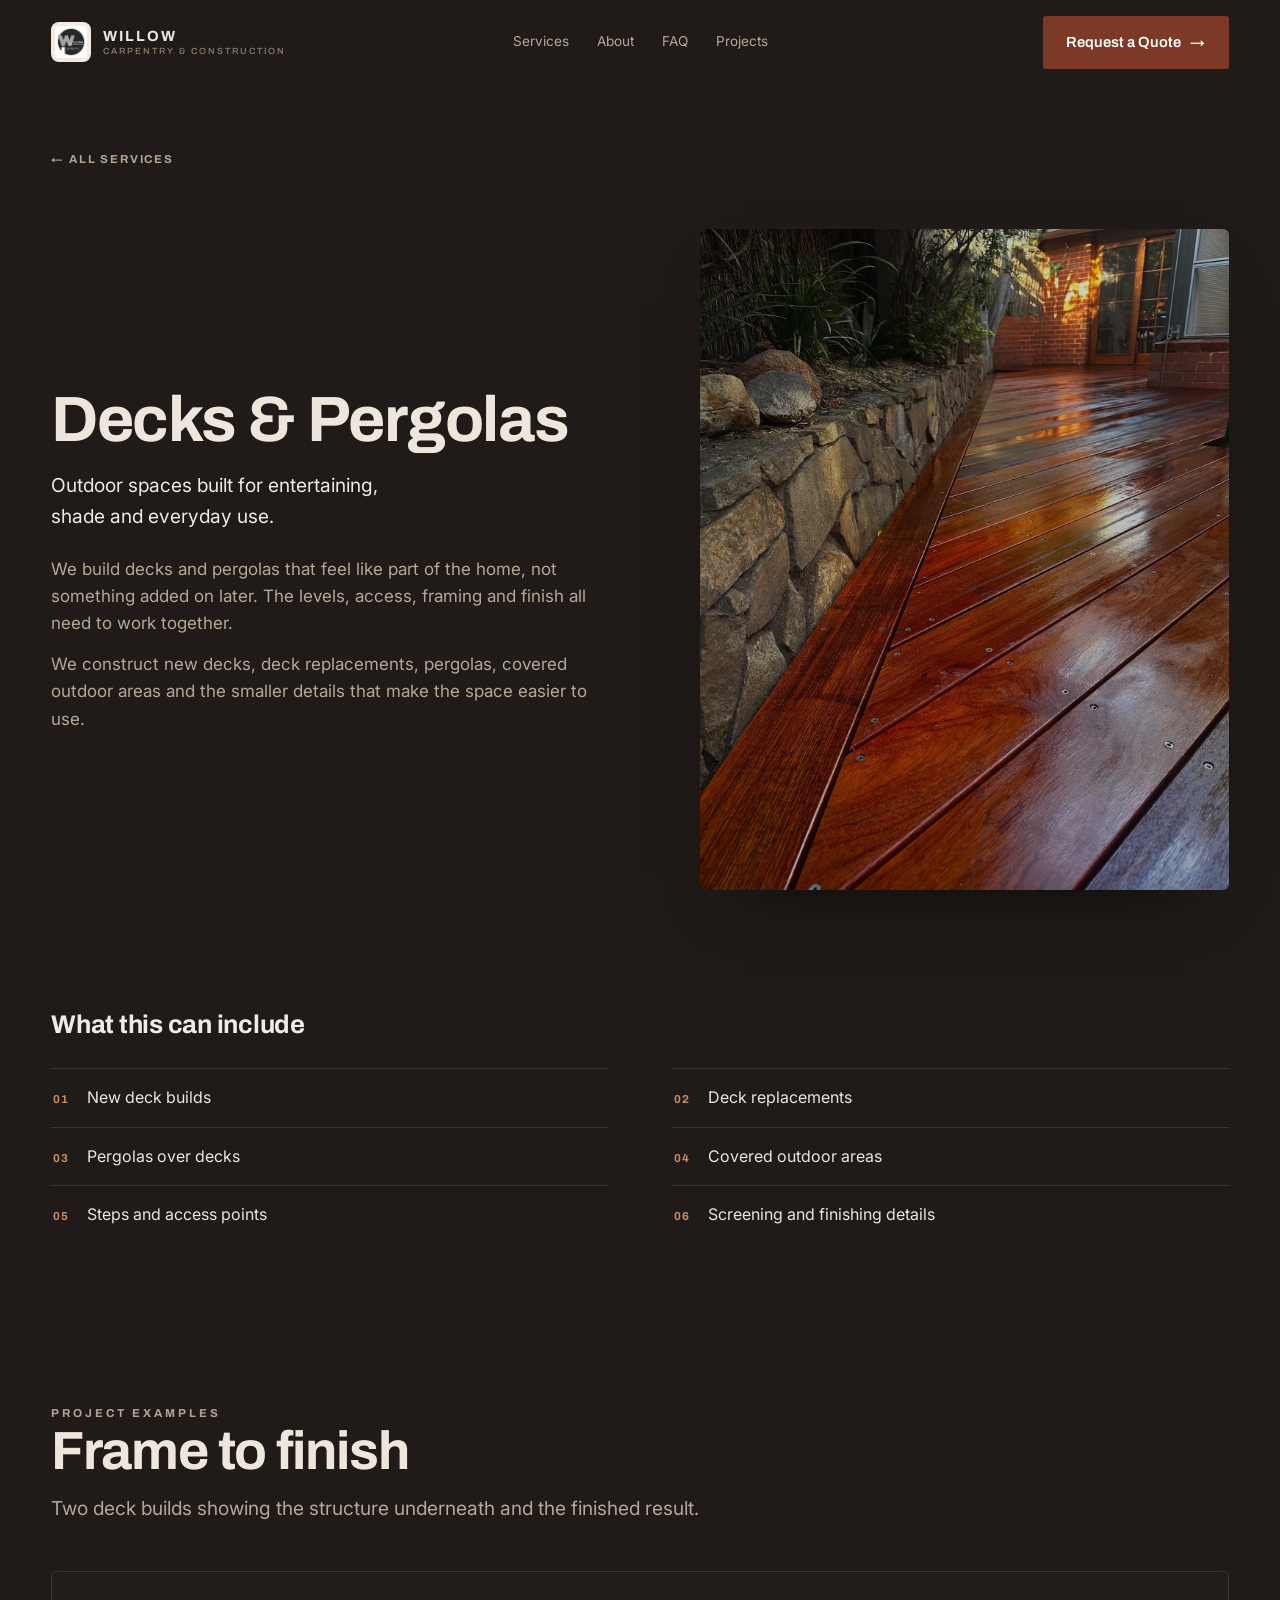
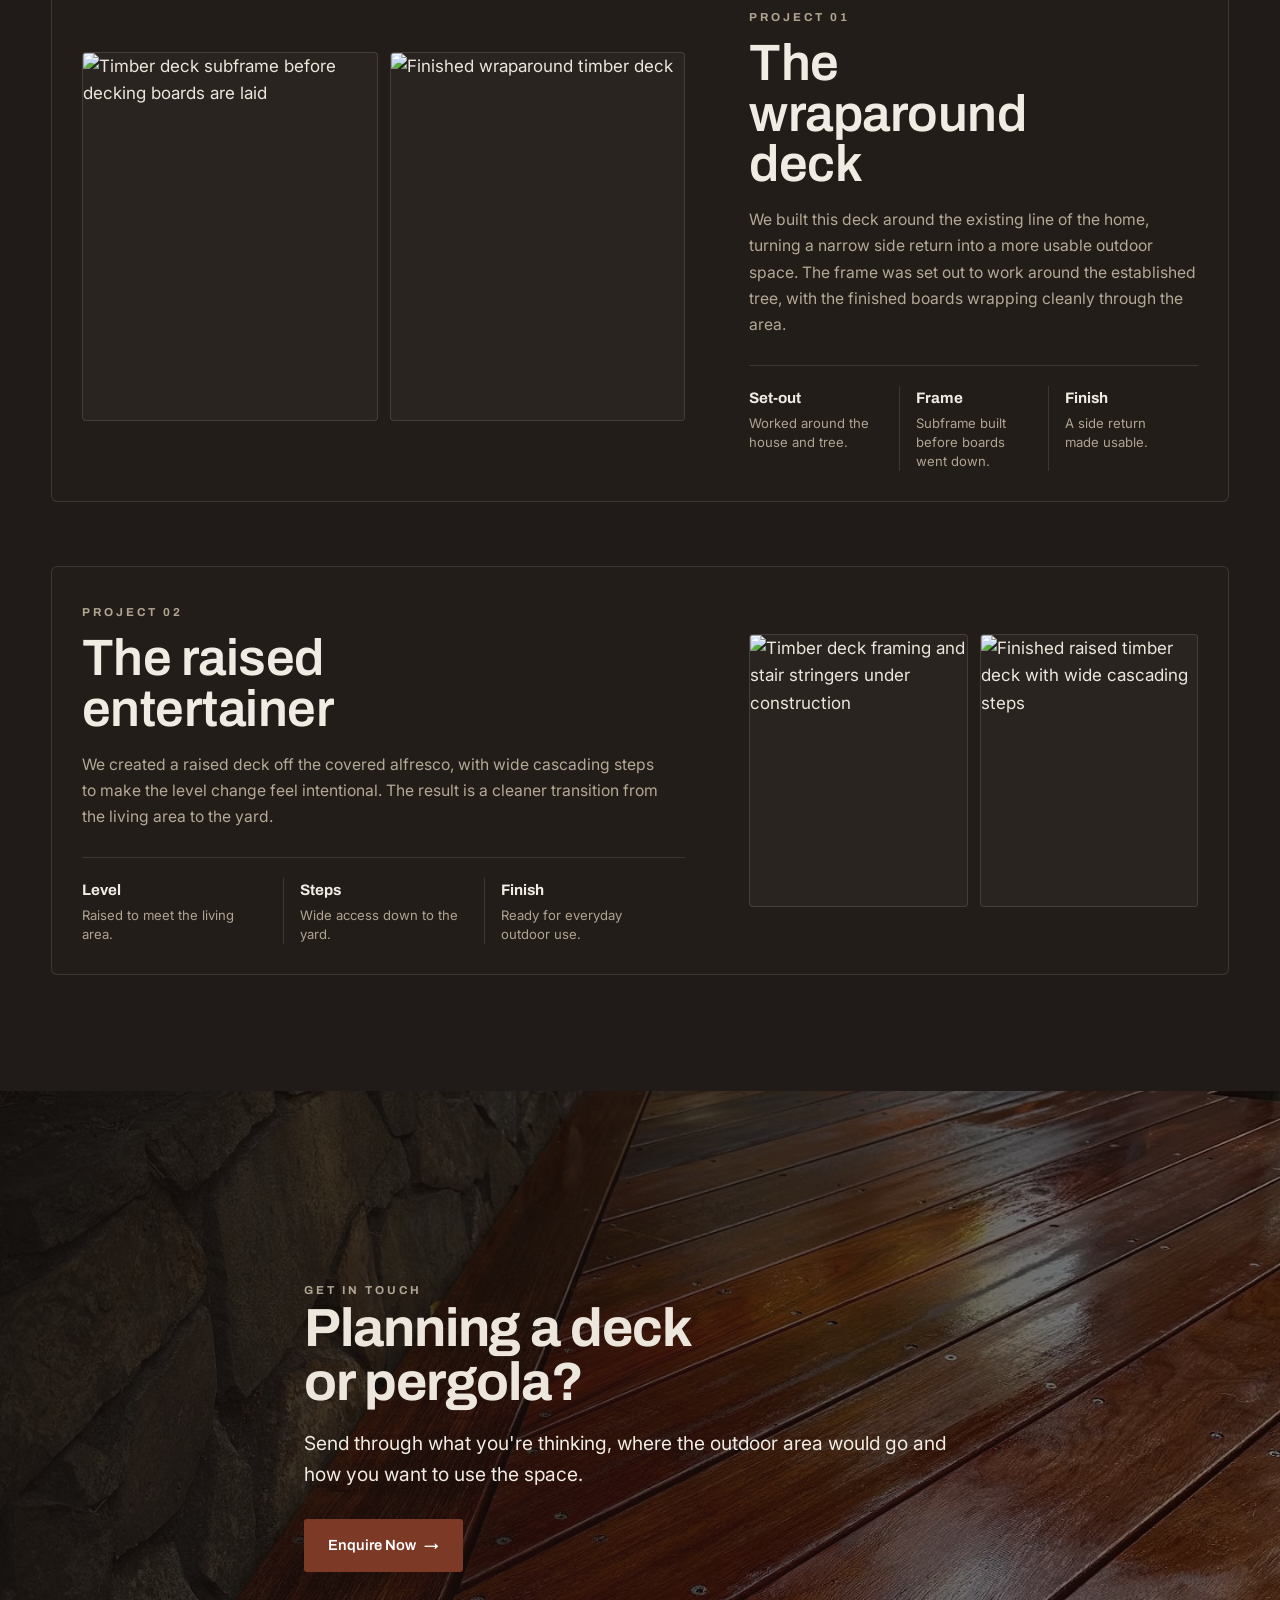
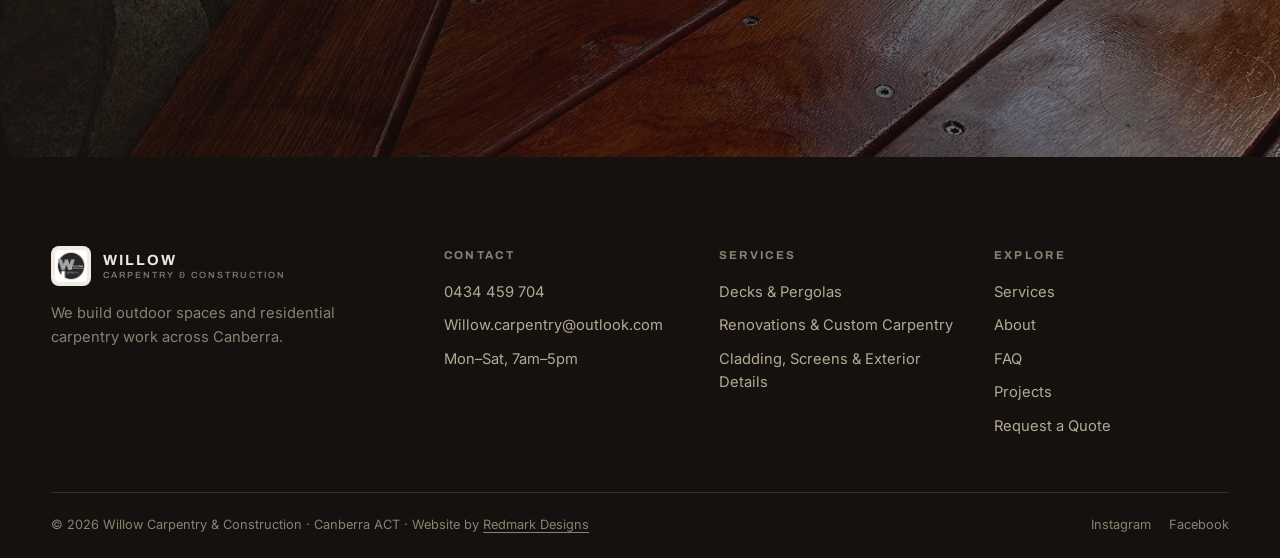
==== commit 4d67341b: "Footer: add Website by Redmark Designs credit Co-Authored-By: Claude Opus 5.5 <noreply@anthropic.com" ====
--- a/services/decks-pergolas.html
+++ b/services/decks-pergolas.html
@@ -176,7 +176,7 @@
         </div>
       </div>
       <div class="footer-bottom">
-        <span>© 2026 Willow Carpentry &amp; Construction · Canberra ACT</span>
+        <span>© 2026 Willow Carpentry &amp; Construction · Canberra ACT · Website by <a href="https://www.redmarkdesigns.com.au/" target="_blank" rel="noopener" style="text-decoration:underline;text-underline-offset:3px">Redmark Designs</a></span>
         <div class="socials"><a href="https://www.instagram.com/willow_carpentry/" target="_blank" rel="noopener">Instagram</a><a href="https://www.facebook.com/profile.php?id=61577260306825" target="_blank" rel="noopener">Facebook</a></div>
       </div>
     </div>
